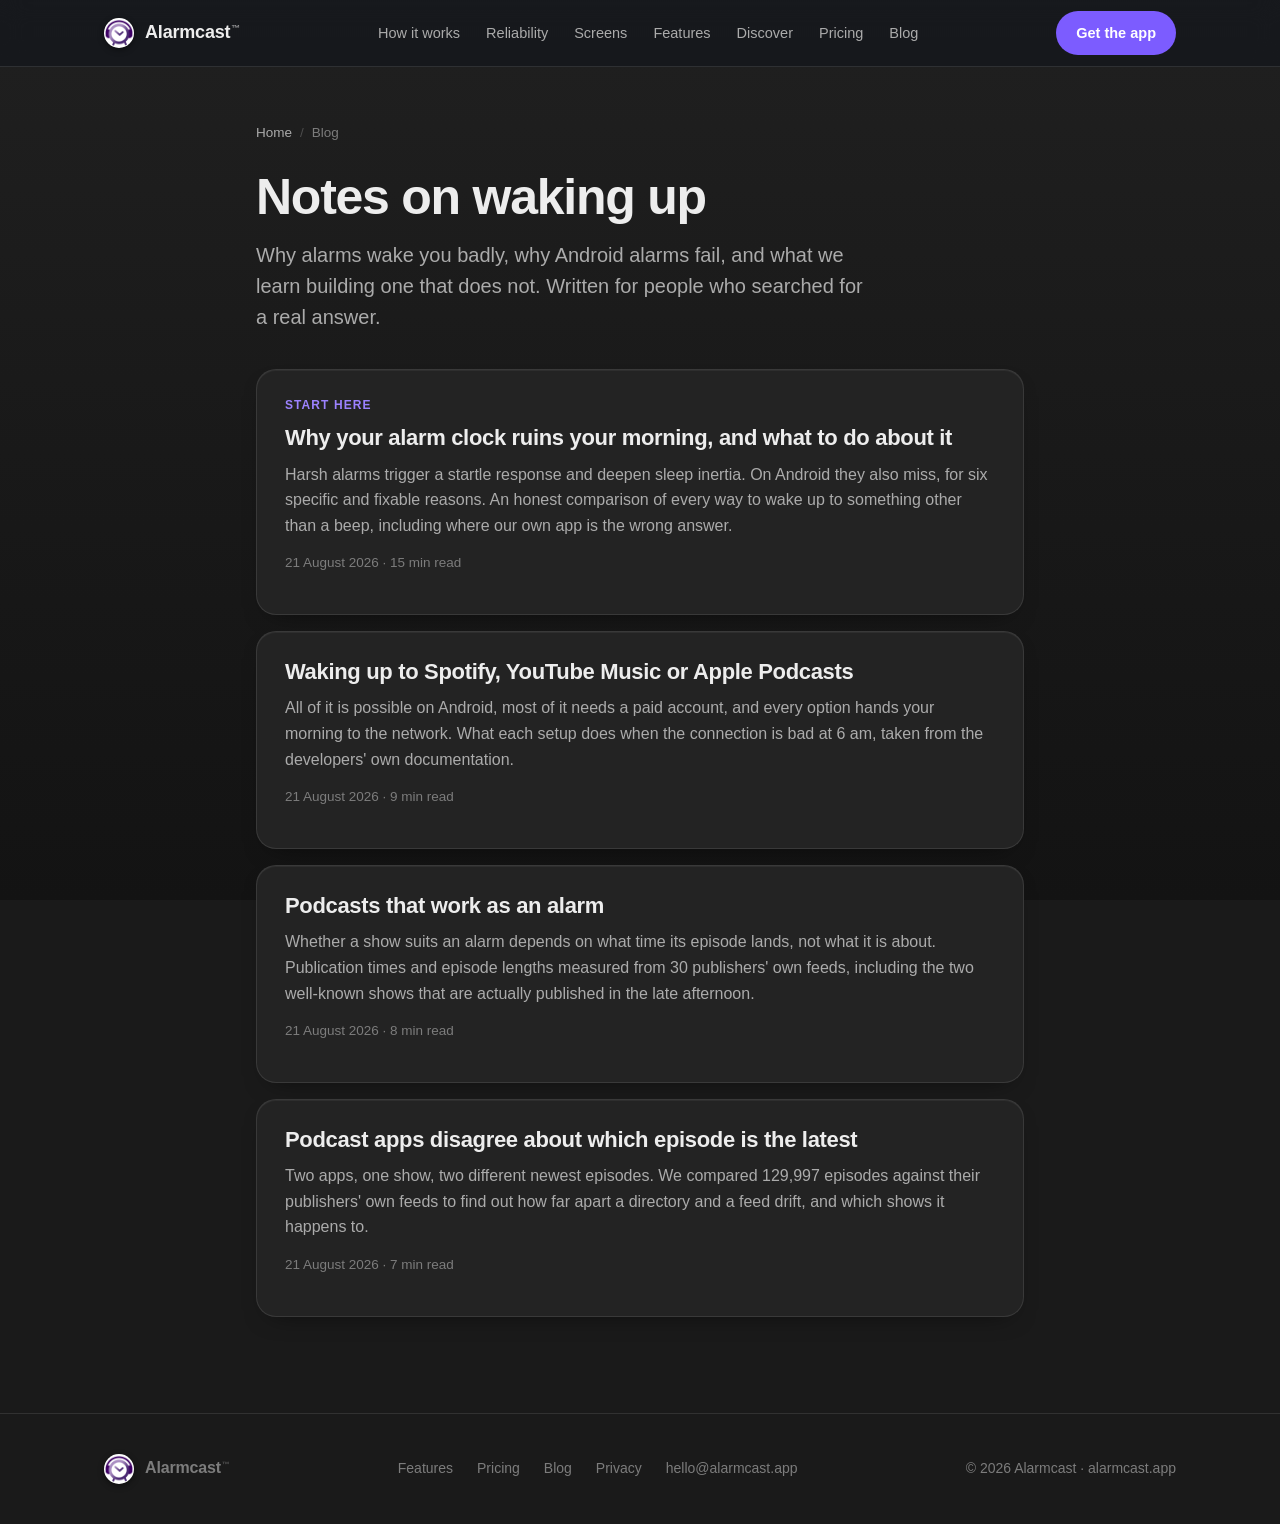
==== blog/index.html @ eca7d318 "Link the app on Google Play" ====
<!DOCTYPE html>
<html lang="en">
<head>
<meta charset="UTF-8" />
<meta name="viewport" content="width=device-width, initial-scale=1.0" />
<title>The Alarmcast blog: waking up, podcasts and Android alarms</title>
<meta name="description" content="Writing about why alarms wake you badly, why Android alarms fail, and how podcast feeds actually work. From the team building the podcast alarm clock for Android." />
<meta name="theme-color" content="#1A1A1A" />
<link rel="canonical" href="https://alarmcast.app/blog/" />
<link rel="icon" type="image/png" sizes="512x512" href="/assets/favicon.png" />
<link rel="icon" sizes="any" href="/favicon.ico" />
<link rel="apple-touch-icon" href="/assets/apple-touch-icon.png" />

<meta property="og:type" content="website" />
<meta property="og:title" content="The Alarmcast blog" />
<meta property="og:description" content="Why alarms wake you badly, why Android alarms fail, and how podcast feeds actually work." />
<meta property="og:url" content="https://alarmcast.app/blog/" />
<meta property="og:image" content="https://alarmcast.app/og-image.svg" />
<meta name="twitter:card" content="summary_large_image" />

<link rel="stylesheet" href="/assets/site.css" />
<link rel="stylesheet" href="/assets/blog.css" />
</head>
<body>

<!-- ============ NAV ============ -->
<header>
  <div class="wrap">
    <nav>
      <a class="brand" href="/">
        <img class="mark" src="/assets/alarmcast-icon.png" alt="" />
        <span class="wordmark">Alarmcast<span class="tm">&#8482;</span></span>
      </a>
      <div class="navlinks">
        <a href="/#how">How it works</a>
        <a href="/#reliable">Reliability</a>
        <a href="/#screens">Screens</a>
        <a href="/#features">Features</a>
        <a href="/#discover">Discover</a>
        <a href="/#pricing">Pricing</a>
        <a href="/blog/">Blog</a>
      </div>
      <a class="btn" href="https://play.google.com/store/apps/details?id=com.alarmcast.app&amp;referrer=utm_source%3Dalarmcast.app%26utm_campaign%3Dwebsite">Get the app</a>
    </nav>
  </div>
</header>

<div class="wrap">
<section class="blog">

  <p class="crumbs"><a href="/">Home</a><span>/</span>Blog</p>

  <h1>Notes on waking up</h1>
  <p class="standfirst">Why alarms wake you badly, why Android alarms fail, and what we learn building one that does not. Written for people who searched for a real answer.</p>

  <div class="postlist">

    <a class="postcard" href="/blog/why-your-alarm-clock-ruins-your-morning/">
      <p class="kicker">Start here</p>
      <h2>Why your alarm clock ruins your morning, and what to do about it</h2>
      <p>Harsh alarms trigger a startle response and deepen sleep inertia. On Android they also miss, for six specific and fixable reasons. An honest comparison of every way to wake up to something other than a beep, including where our own app is the wrong answer.</p>
      <p class="meta">21 August 2026 &middot; 15 min read</p>
    </a>

    <a class="postcard" href="/blog/wake-up-to-spotify-android/">
      <h2>Waking up to Spotify, YouTube Music or Apple Podcasts</h2>
      <p>All of it is possible on Android, most of it needs a paid account, and every option hands your morning to the network. What each setup does when the connection is bad at 6 am, taken from the developers' own documentation.</p>
      <p class="meta">21 August 2026 &middot; 9 min read</p>
    </a>

    <a class="postcard" href="/blog/best-podcasts-to-wake-up-to/">
      <h2>Podcasts that work as an alarm</h2>
      <p>Whether a show suits an alarm depends on what time its episode lands, not what it is about. Publication times and episode lengths measured from 30 publishers' own feeds, including the two well-known shows that are actually published in the late afternoon.</p>
      <p class="meta">21 August 2026 &middot; 8 min read</p>
    </a>

    <a class="postcard" href="/blog/how-podcast-feeds-work/">
      <h2>Podcast apps disagree about which episode is the latest</h2>
      <p>Two apps, one show, two different newest episodes. We compared 129,997 episodes against their publishers' own feeds to find out how far apart a directory and a feed drift, and which shows it happens to.</p>
      <p class="meta">21 August 2026 &middot; 7 min read</p>
    </a>

  </div>

</section>
</div>

<!-- ============ FOOTER ============ -->
<footer>
  <div class="wrap foot">
    <div class="brand" style="font-size:16px;">
      <img class="mark" src="/assets/alarmcast-icon.png" alt="" />
      <span class="wordmark">Alarmcast<span class="tm">&#8482;</span></span>
    </div>
    <div class="foot-links">
      <a href="/#features">Features</a>
      <a href="/#pricing">Pricing</a>
      <a href="/blog/">Blog</a>
      <a href="/privacy/">Privacy</a>
      <a href="mailto:hello@alarmcast.app">hello@alarmcast.app</a>
    </div>
    <div>&copy; 2026 Alarmcast &middot; alarmcast.app</div>
  </div>
</footer>

<script type="application/ld+json">
{
  "@context": "https://schema.org",
  "@type": "Blog",
  "name": "The Alarmcast blog",
  "description": "Why alarms wake you badly, why Android alarms fail, and how podcast feeds actually work.",
  "url": "https://alarmcast.app/blog/",
  "publisher": { "@type": "Organization", "name": "Alarmcast", "url": "https://alarmcast.app" },
  "inLanguage": "en"
}
</script>

</body>
</html>
---- assets/site.css ----
/* Alarmcast shared foundation: palette, page ground, header/nav and footer. */

  :root{
    /* neutral charcoal, equal channels */
    --bg:#1A1A1A;
    --surface:#232323;
    --surface-hi:#2C2C2C;
    --purple-500:#7C5CFF;
    --purple-400:#9C82FF;
    --purple-200:#CBBEFF;
    --amber:#EBC14D;
    --amber-fill:#221E15;
    --on-high:#EDEDED;
    --on-med:#ABABAB;
    --on-low:#7C7C7C;
    --divider:rgba(255,255,255,.10);
    --card:#232323;
    /* Depth on a dark ground: a soft drop shadow alone barely reads, so each block also
       gets a 1px inset highlight along its top edge. That is what actually lifts it off
       the background. --elev-2 is for the two emphasised pricing cards. */
    --elev-1:0 10px 26px -16px rgba(0,0,0,.75), inset 0 1px 0 rgba(255,255,255,.05);
    --elev-2:0 18px 40px -22px rgba(0,0,0,.85), inset 0 1px 0 rgba(255,255,255,.07);
    --radius:20px;
    --maxw:1120px;
    /* app's own dark background (GraphiteDarkBackground in the Android theme).
       The phone frame and its chrome strips use this so the screenshot never
       sits on a visible seam. */
    --device-bg:#0E1014;
  }

  *{box-sizing:border-box;}
  html{scroll-behavior:smooth;}
  body{
    margin:0;
    font-family:-apple-system,BlinkMacSystemFont,"Segoe UI",Roboto,Helvetica,Arial,sans-serif;
    background:var(--bg);
    color:var(--on-high);
    line-height:1.55;
    -webkit-font-smoothing:antialiased;
    overflow-x:hidden;
  }
  a{color:inherit;text-decoration:none;}

  /* quiet vertical ground, no colour cast */
  body::before{
    content:"";
    position:fixed;inset:0;z-index:-1;
    background:linear-gradient(180deg,#202020 0%,#1A1A1A 42%,#131313 100%);
  }

  .wrap{max-width:var(--maxw);margin:0 auto;padding:0 24px;}

  /* ---------- nav ---------- */
  header{
    position:sticky;top:0;z-index:50;
    backdrop-filter:blur(12px);
    background:rgba(22,24,29,.88);
    border-bottom:1px solid var(--divider);
  }
  nav{display:flex;align-items:center;justify-content:space-between;height:66px;}
  .brand{display:flex;align-items:center;gap:11px;font-weight:700;font-size:18px;letter-spacing:-.01em;}
  /* one flex item, so .brand's gap does not push the mark away from the word */
  .wordmark{white-space:nowrap;}
  .tm{font-size:.48em;font-weight:600;vertical-align:super;letter-spacing:0;opacity:.6;margin-left:1px;}
  .brand .mark{width:30px;height:30px;display:block;object-fit:contain;background:#fff;border-radius:50%;padding:1px;box-sizing:border-box;
    box-shadow:0 2px 6px rgba(0,0,0,.45);}
  .navlinks{display:flex;gap:26px;align-items:center;font-size:14.5px;color:var(--on-med);}
  .navlinks a:hover{color:var(--on-high);}
  .btn{
    display:inline-flex;align-items:center;gap:9px;
    font-weight:600;font-size:14.5px;
    padding:11px 20px;border-radius:999px;
    background:var(--purple-500);
    color:#fff;border:none;cursor:pointer;
    box-shadow:none;
    transition:background .15s ease, box-shadow .15s ease;
    white-space:nowrap;
  }
  .btn:hover{background:var(--purple-400);box-shadow:0 4px 14px -6px rgba(0,0,0,.5);}
  .btn.ghost{background:transparent;border:1px solid rgba(255,255,255,.16);box-shadow:none;color:var(--on-high);}
  .btn.ghost:hover{border-color:var(--purple-400);background:rgba(124,92,255,.08);}
  @media(max-width:900px){ .navlinks{display:none;} }

  /* ---------- footer ---------- */
  footer{border-top:1px solid var(--divider);padding:40px 0;color:var(--on-low);font-size:14px;}
  .foot{display:flex;justify-content:space-between;align-items:center;flex-wrap:wrap;gap:16px;}
  .foot a:hover{color:var(--on-high);}
  .foot-links{display:flex;gap:24px;flex-wrap:wrap;}
---- assets/blog.css ----
/* Alarmcast blog: shared article and index styles.
   Linked by /blog/ and every post under it, alongside site.css. The palette, page
   ground, header and footer all come from site.css and are not repeated here. */

/* ---------- shared shell ----------
   One measure for the whole column. Capping only the paragraphs and letting the boxes
   run the full 1120px wrap left a ragged right edge down the page. */
.blog{padding:56px 0 96px;max-width:768px;margin-inline:auto;}
.crumbs{font-size:13.5px;color:var(--on-low);margin:0 0 26px;}
.crumbs a{color:var(--on-med);}
.crumbs a:hover{color:var(--on-high);}
.crumbs span{margin:0 8px;opacity:.5;}

.blog h1{
  font-size:clamp(32px,4.6vw,50px);line-height:1.08;letter-spacing:-.025em;
  font-weight:800;margin:0 0 16px;max-width:20ch;
}
.blog .standfirst{
  font-size:clamp(17px,1.8vw,20px);color:var(--on-med);max-width:56ch;margin:0 0 26px;
}
.byline{
  display:flex;flex-wrap:wrap;gap:8px 18px;align-items:center;
  font-size:13.5px;color:var(--on-low);
  padding-bottom:26px;border-bottom:1px solid var(--divider);margin-bottom:38px;
}
.byline b{color:var(--on-med);font-weight:600;}

/* ---------- article body ---------- */
.post h2{
  font-size:clamp(23px,2.6vw,30px);letter-spacing:-.015em;font-weight:800;
  margin:56px 0 14px;max-width:26ch;scroll-margin-top:90px;
}
.post h3{font-size:18px;font-weight:700;margin:32px 0 8px;color:var(--on-high);}
.post p{font-size:17px;line-height:1.7;color:var(--on-med);margin:0 0 18px;}
.post ul,.post ol{font-size:17px;line-height:1.7;color:var(--on-med);margin:0 0 20px;padding-left:22px;}
.post li{margin-bottom:9px;}
.post li::marker{color:var(--purple-400);}
.post strong{color:var(--on-high);font-weight:700;}
.post a{color:var(--purple-200);text-decoration:underline;text-decoration-color:rgba(124,92,255,.35);text-underline-offset:2px;}
.post a:hover{color:var(--purple-400);}

/* ---------- the answer box ---------- */
.tldr{
  background:var(--surface);border:1px solid var(--divider);border-left:3px solid var(--purple-500);
  border-radius:var(--radius);padding:24px 26px;margin:0 0 44px;box-shadow:var(--elev-1);
}
.tldr p.k{
  font-size:12px;font-weight:700;letter-spacing:.09em;text-transform:uppercase;
  color:var(--purple-400);margin:0 0 10px;
}
.tldr p{font-size:16.5px;line-height:1.65;color:var(--on-med);margin:0 0 12px;}
.tldr p:last-child{margin-bottom:0;}

/* ---------- pull figure ---------- */
.stat{
  display:flex;gap:20px;align-items:flex-start;
  background:var(--surface);border:1px solid var(--divider);border-radius:var(--radius);
  padding:22px 24px;margin:28px 0 30px;box-shadow:var(--elev-1);
}
.stat .n{font-size:30px;font-weight:800;color:var(--amber);line-height:1.1;white-space:nowrap;}
.stat p{margin:0;font-size:15.5px;}

/* ---------- comparison table ---------- */
.tablewrap{overflow-x:auto;margin:26px 0 30px;border:1px solid var(--divider);border-radius:var(--radius);}
/* Fixed layout with explicit column widths. Left to itself the browser gave the wide
   "catch" column the leftovers and collapsed it to a sliver against the 768px measure. */
table.cmp{border-collapse:collapse;width:100%;min-width:660px;font-size:15px;table-layout:fixed;}
table.cmp col.c-opt{width:21%;}
table.cmp col.c-rel{width:15%;}
table.cmp col.c-what{width:16%;}
table.cmp col.c-catch{width:48%;}
table.cmp th,table.cmp td{padding:14px 16px;text-align:left;vertical-align:top;border-bottom:1px solid var(--divider);}
table.cmp thead th{
  background:var(--surface-hi);color:var(--on-high);font-weight:700;font-size:13.5px;
  letter-spacing:.02em;
}
table.cmp tbody th{color:var(--on-high);font-weight:700;}
table.cmp td{color:var(--on-med);}
table.cmp tbody tr:last-child th,table.cmp tbody tr:last-child td{border-bottom:none;}
.yes{color:var(--purple-200);font-weight:600;}
.no{color:var(--on-low);}

/* ---------- FAQ ---------- */
.faq{margin-top:14px;}
.faq details{
  border:1px solid var(--divider);border-radius:14px;background:var(--surface);
  padding:0 20px;margin-bottom:10px;
}
.faq summary{
  cursor:pointer;list-style:none;padding:16px 0;font-weight:700;font-size:16px;color:var(--on-high);
  display:flex;justify-content:space-between;gap:16px;align-items:center;
}
.faq summary::-webkit-details-marker{display:none;}
.faq summary::after{content:"+";color:var(--purple-400);font-weight:700;font-size:20px;line-height:1;}
.faq details[open] summary::after{content:"\2212";}
.faq details[open] summary{border-bottom:1px solid var(--divider);}
.faq details p{font-size:16px;margin:14px 0;}

/* ---------- sources ---------- */
.sources{margin-top:56px;padding-top:24px;border-top:1px solid var(--divider);}
.sources h2{font-size:17px;margin:0 0 12px;}
.sources ol{font-size:14.5px;color:var(--on-low);line-height:1.6;}
.sources li{margin-bottom:8px;}
.sources a{color:var(--on-med);}

/* ---------- end-of-post card ---------- */
.endcard{
  margin-top:56px;background:var(--surface);border:1px solid var(--divider);
  border-radius:var(--radius);padding:30px 28px;box-shadow:var(--elev-1);
}
.endcard h2{margin:0 0 10px;font-size:22px;}
.endcard p{margin:0 0 20px;font-size:16px;}

/* ---------- index listing ---------- */
.postlist{display:grid;gap:16px;margin-top:36px;}
.postcard{
  display:block;background:var(--surface);border:1px solid var(--divider);
  border-radius:var(--radius);padding:26px 28px;box-shadow:var(--elev-1);
  transition:border-color .15s ease, transform .15s ease;
}
.postcard:hover{border-color:rgba(124,92,255,.42);transform:translateY(-2px);}
.postcard .kicker{font-size:12px;font-weight:700;letter-spacing:.09em;text-transform:uppercase;color:var(--purple-400);margin:0 0 9px;}
.postcard h2{font-size:22px;font-weight:800;letter-spacing:-.015em;margin:0 0 10px;line-height:1.25;}
.postcard p{color:var(--on-med);font-size:16px;margin:0 0 14px;line-height:1.6;}
.postcard .meta{font-size:13.5px;color:var(--on-low);}
.soon{color:var(--on-low);font-size:15px;margin-top:34px;}
.soon ul{margin:12px 0 0;padding-left:22px;}
.soon li{margin-bottom:7px;}

@media(max-width:640px){
  .blog{padding:40px 0 70px;}
  .post p,.post ul,.post ol{font-size:16px;}
  .stat{flex-direction:column;gap:10px;}
}
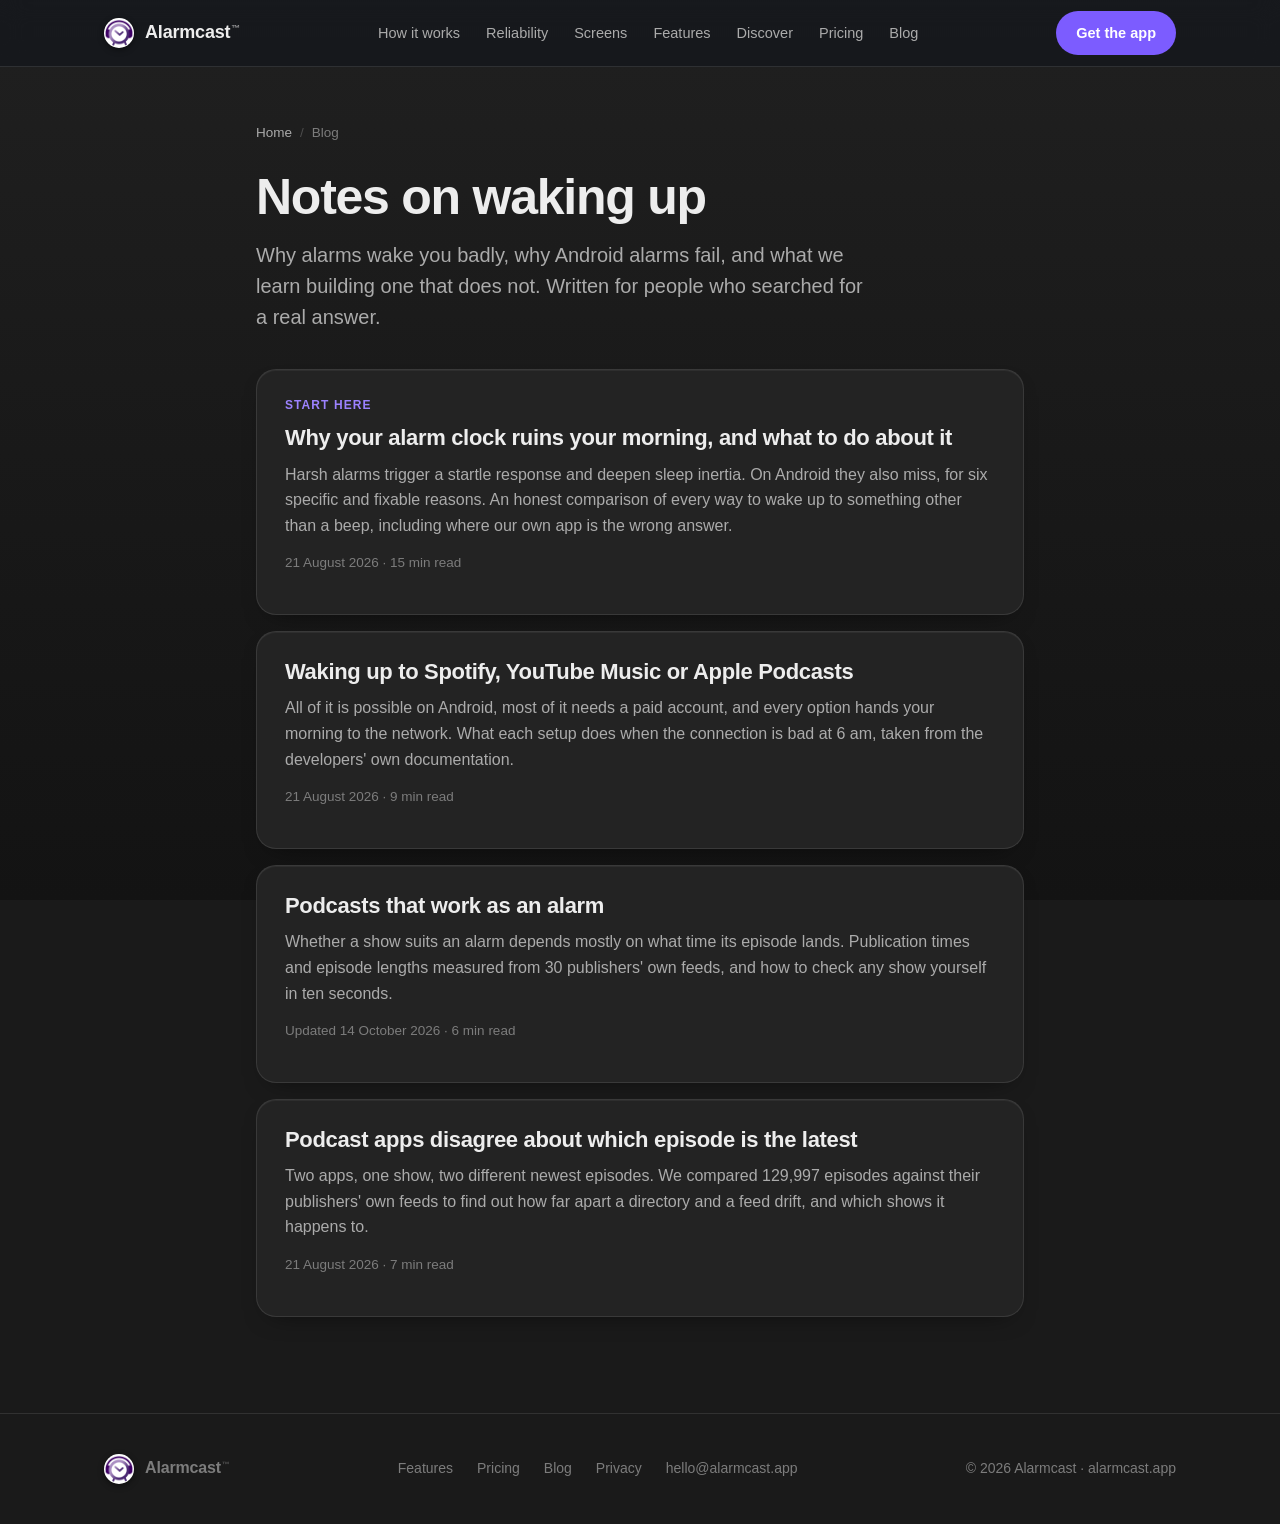
==== commit be460652: "Add a link preview image, and rewrite the wake-up podcasts post around publication times" ====
--- a/blog/index.html
+++ b/blog/index.html
@@ -15,7 +15,10 @@
 <meta property="og:title" content="The Alarmcast blog" />
 <meta property="og:description" content="Why alarms wake you badly, why Android alarms fail, and how podcast feeds actually work." />
 <meta property="og:url" content="https://alarmcast.app/blog/" />
-<meta property="og:image" content="https://alarmcast.app/og-image.svg" />
+<meta property="og:image" content="https://alarmcast.app/assets/og-image.png" />
+<meta property="og:image:width" content="1200" />
+<meta property="og:image:height" content="630" />
+<meta property="og:image:alt" content="Alarmcast. Wake up to conversation: an alarm clock that wakes you with your podcast instead of a beep." />
 <meta name="twitter:card" content="summary_large_image" />
 
 <link rel="stylesheet" href="/assets/site.css" />
@@ -70,8 +73,8 @@
 
     <a class="postcard" href="/blog/best-podcasts-to-wake-up-to/">
       <h2>Podcasts that work as an alarm</h2>
-      <p>Whether a show suits an alarm depends on what time its episode lands, not what it is about. Publication times and episode lengths measured from 30 publishers' own feeds, including the two well-known shows that are actually published in the late afternoon.</p>
-      <p class="meta">21 August 2026 &middot; 8 min read</p>
+      <p>Whether a show suits an alarm depends mostly on what time its episode lands. Publication times and episode lengths measured from 30 publishers' own feeds, and how to check any show yourself in ten seconds.</p>
+      <p class="meta">Updated 14 October 2026 &middot; 6 min read</p>
     </a>
 
     <a class="postcard" href="/blog/how-podcast-feeds-work/">
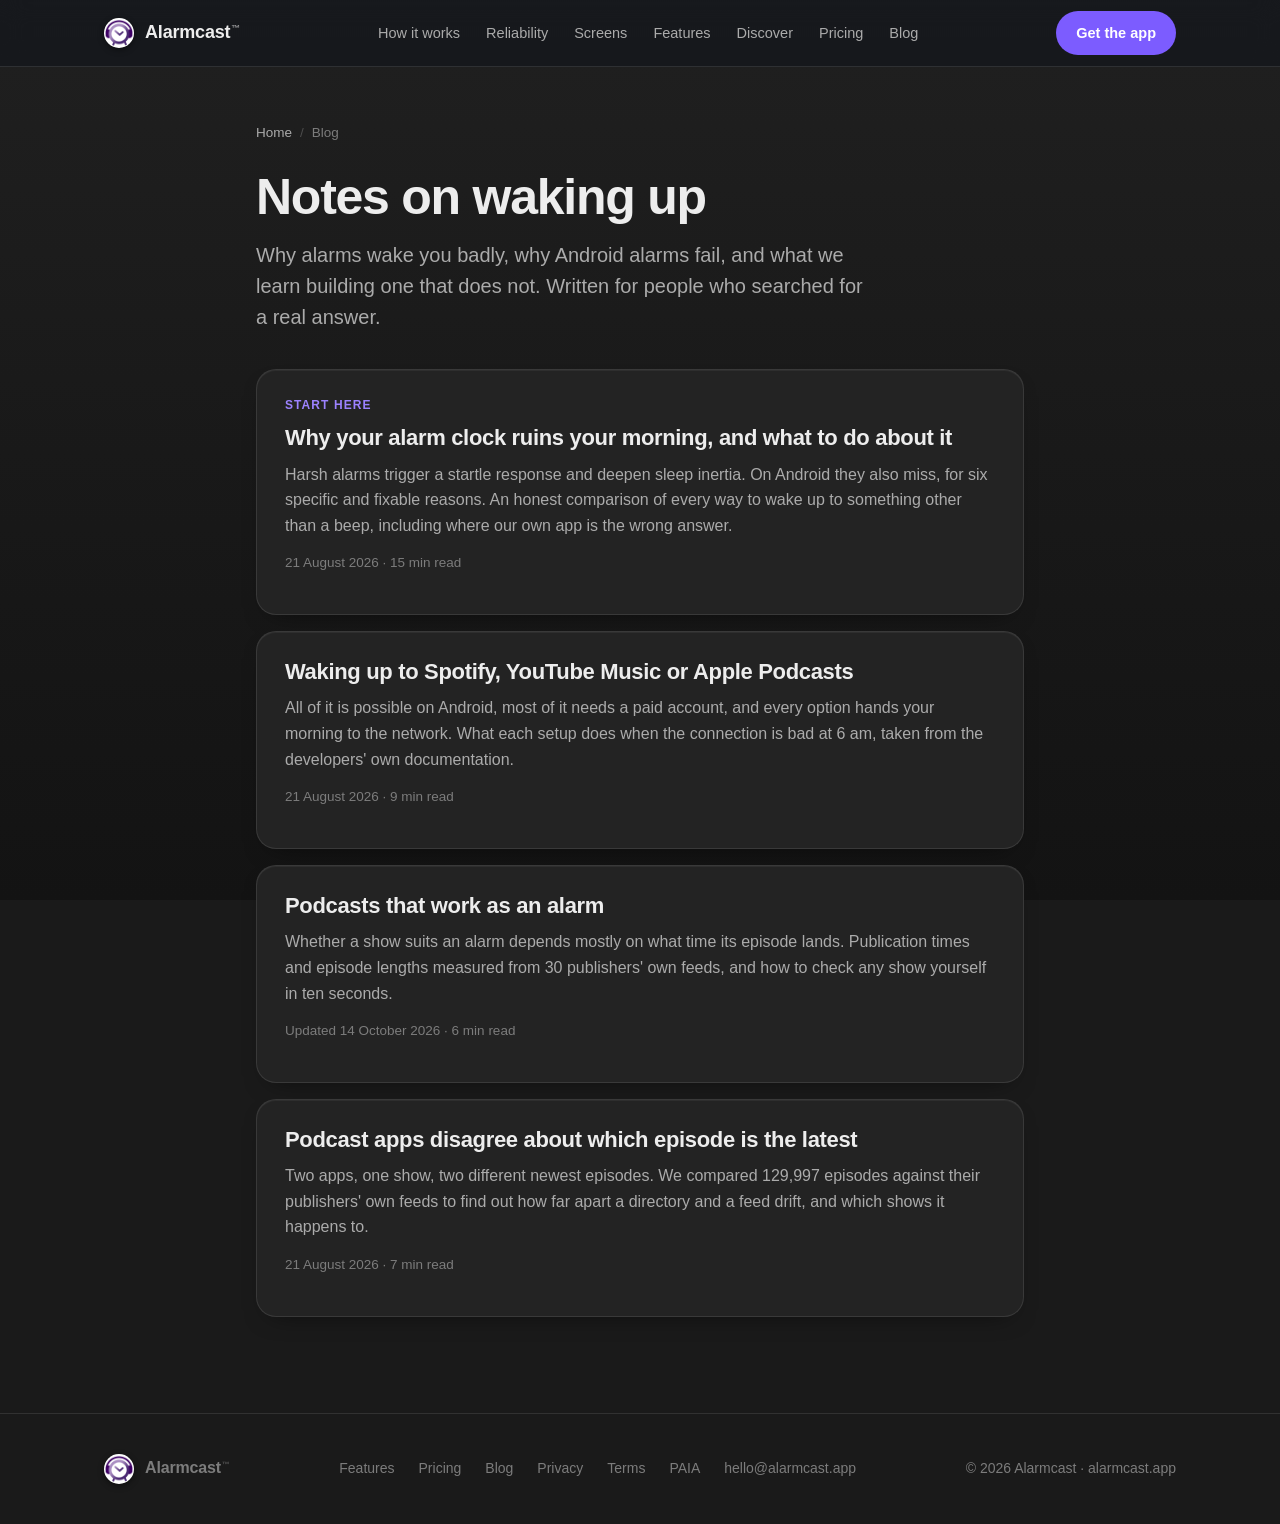
==== commit 0a0ea0f4: "Add terms, PAIA manual, gift code and podcaster pages; update the privacy policy" ====
--- a/blog/index.html
+++ b/blog/index.html
@@ -100,6 +100,8 @@
       <a href="/#pricing">Pricing</a>
       <a href="/blog/">Blog</a>
       <a href="/privacy/">Privacy</a>
+      <a href="/terms/">Terms</a>
+      <a href="/paia/">PAIA</a>
       <a href="mailto:hello@alarmcast.app">hello@alarmcast.app</a>
     </div>
     <div>&copy; 2026 Alarmcast &middot; alarmcast.app</div>
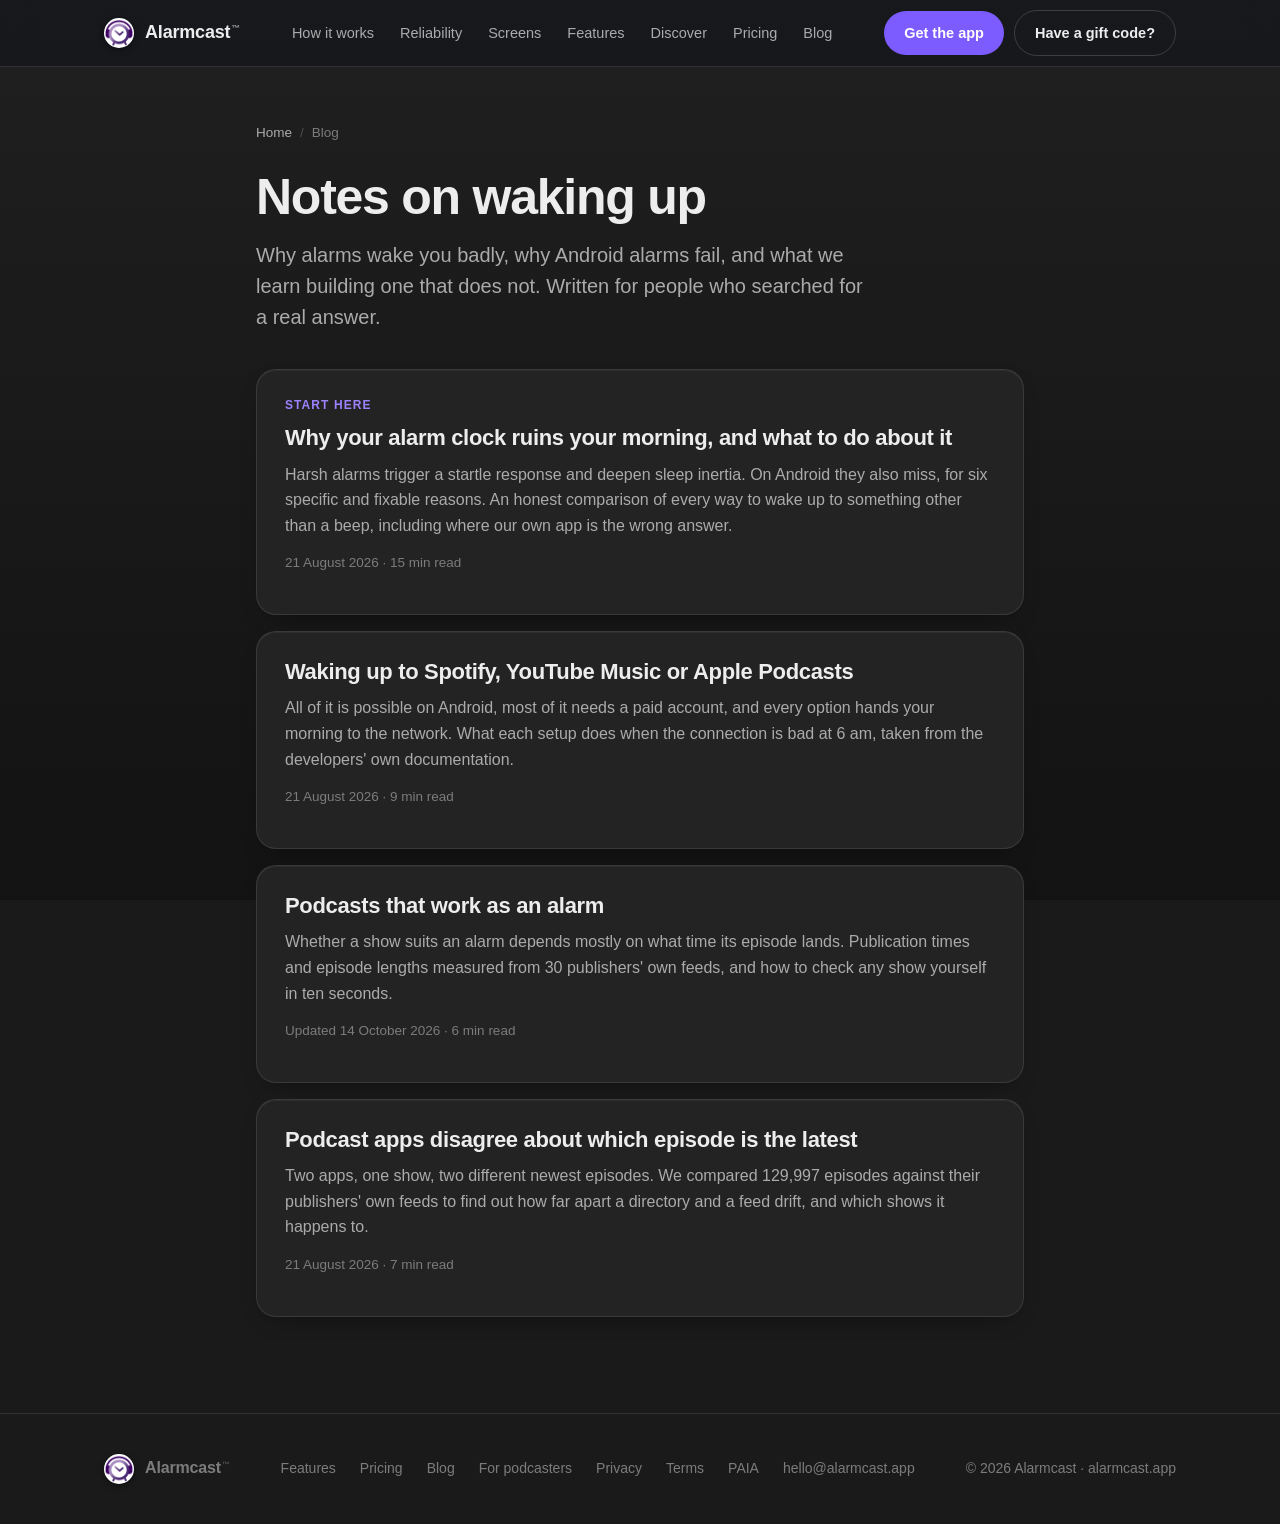
==== commit 3b3eab2f: "Add a gift code button to the header and a podcasters link to the footer" ====
--- a/blog/index.html
+++ b/blog/index.html
@@ -43,7 +43,10 @@
         <a href="/#pricing">Pricing</a>
         <a href="/blog/">Blog</a>
       </div>
-      <a class="btn" href="https://play.google.com/store/apps/details?id=com.alarmcast.app&amp;referrer=utm_source%3Dalarmcast.app%26utm_campaign%3Dwebsite">Get the app</a>
+      <div class="nav-cta">
+        <a class="btn" href="https://play.google.com/store/apps/details?id=com.alarmcast.app&amp;referrer=utm_source%3Dalarmcast.app%26utm_campaign%3Dwebsite">Get the app</a>
+        <a class="btn ghost" href="/gift/"><span class="long">Have a gift code?</span><span class="short">Gift code</span></a>
+      </div>
     </nav>
   </div>
 </header>
@@ -99,6 +102,7 @@
       <a href="/#features">Features</a>
       <a href="/#pricing">Pricing</a>
       <a href="/blog/">Blog</a>
+      <a href="/podcasters/">For podcasters</a>
       <a href="/privacy/">Privacy</a>
       <a href="/terms/">Terms</a>
       <a href="/paia/">PAIA</a>
--- a/assets/site.css
+++ b/assets/site.css
@@ -80,6 +80,18 @@
   .btn.ghost{background:transparent;border:1px solid rgba(255,255,255,.16);box-shadow:none;color:var(--on-high);}
   .btn.ghost:hover{border-color:var(--purple-400);background:rgba(124,92,255,.08);}
   @media(max-width:900px){ .navlinks{display:none;} }
+  .nav-cta{display:flex;align-items:center;gap:10px;}
+  .nav-cta .short{display:none;}
+  @media(max-width:520px){
+    .nav-cta{gap:8px;}
+    .nav-cta .btn{padding-left:14px;padding-right:14px;}
+    .nav-cta .long{display:none;}
+    .nav-cta .short{display:inline;}
+  }
+  @media(max-width:400px){
+    .nav-cta{gap:6px;}
+    .nav-cta .btn{padding-left:11px;padding-right:11px;font-size:13.5px;}
+  }
 
   /* ---------- footer ---------- */
   footer{border-top:1px solid var(--divider);padding:40px 0;color:var(--on-low);font-size:14px;}
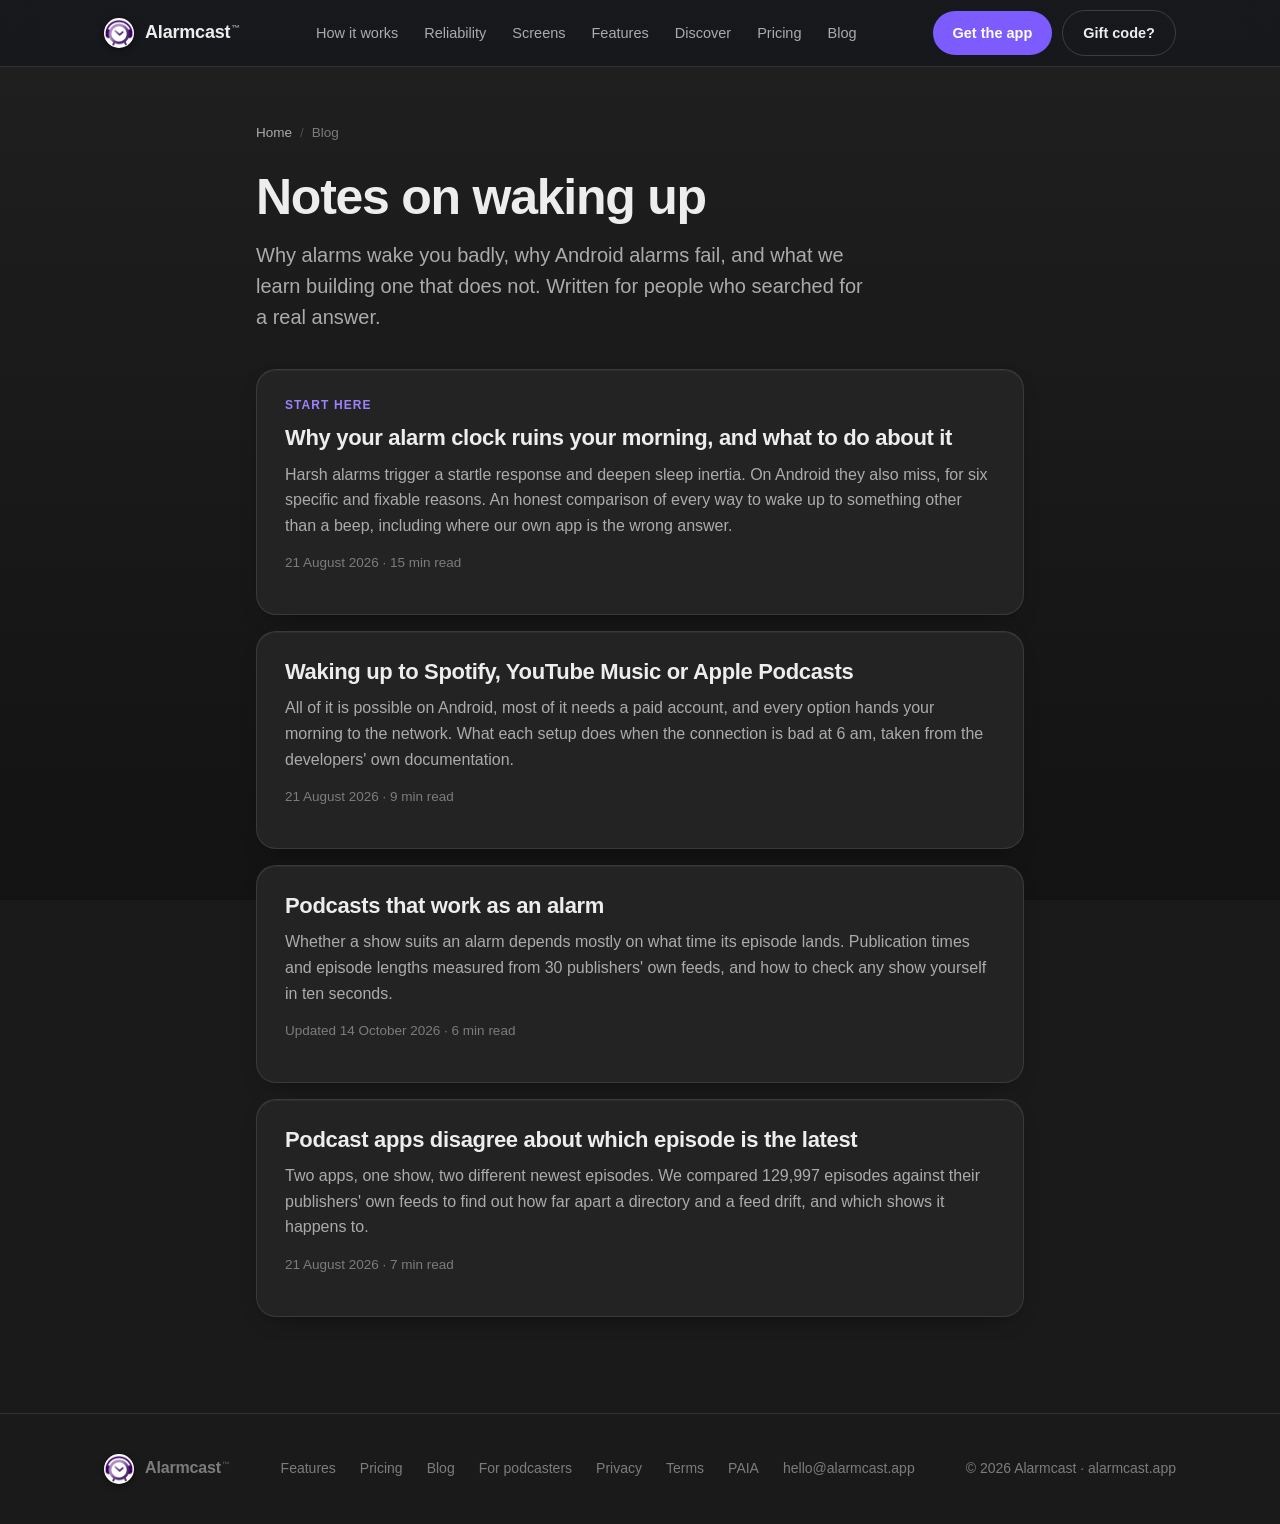
==== commit a7d67747: "Shorten the gift code button" ====
--- a/blog/index.html
+++ b/blog/index.html
@@ -45,7 +45,7 @@
       </div>
       <div class="nav-cta">
         <a class="btn" href="https://play.google.com/store/apps/details?id=com.alarmcast.app&amp;referrer=utm_source%3Dalarmcast.app%26utm_campaign%3Dwebsite">Get the app</a>
-        <a class="btn ghost" href="/gift/"><span class="long">Have a gift code?</span><span class="short">Gift code</span></a>
+        <a class="btn ghost" href="/gift/">Gift code?</a>
       </div>
     </nav>
   </div>
--- a/assets/site.css
+++ b/assets/site.css
@@ -81,12 +81,9 @@
   .btn.ghost:hover{border-color:var(--purple-400);background:rgba(124,92,255,.08);}
   @media(max-width:900px){ .navlinks{display:none;} }
   .nav-cta{display:flex;align-items:center;gap:10px;}
-  .nav-cta .short{display:none;}
   @media(max-width:520px){
     .nav-cta{gap:8px;}
     .nav-cta .btn{padding-left:14px;padding-right:14px;}
-    .nav-cta .long{display:none;}
-    .nav-cta .short{display:inline;}
   }
   @media(max-width:400px){
     .nav-cta{gap:6px;}
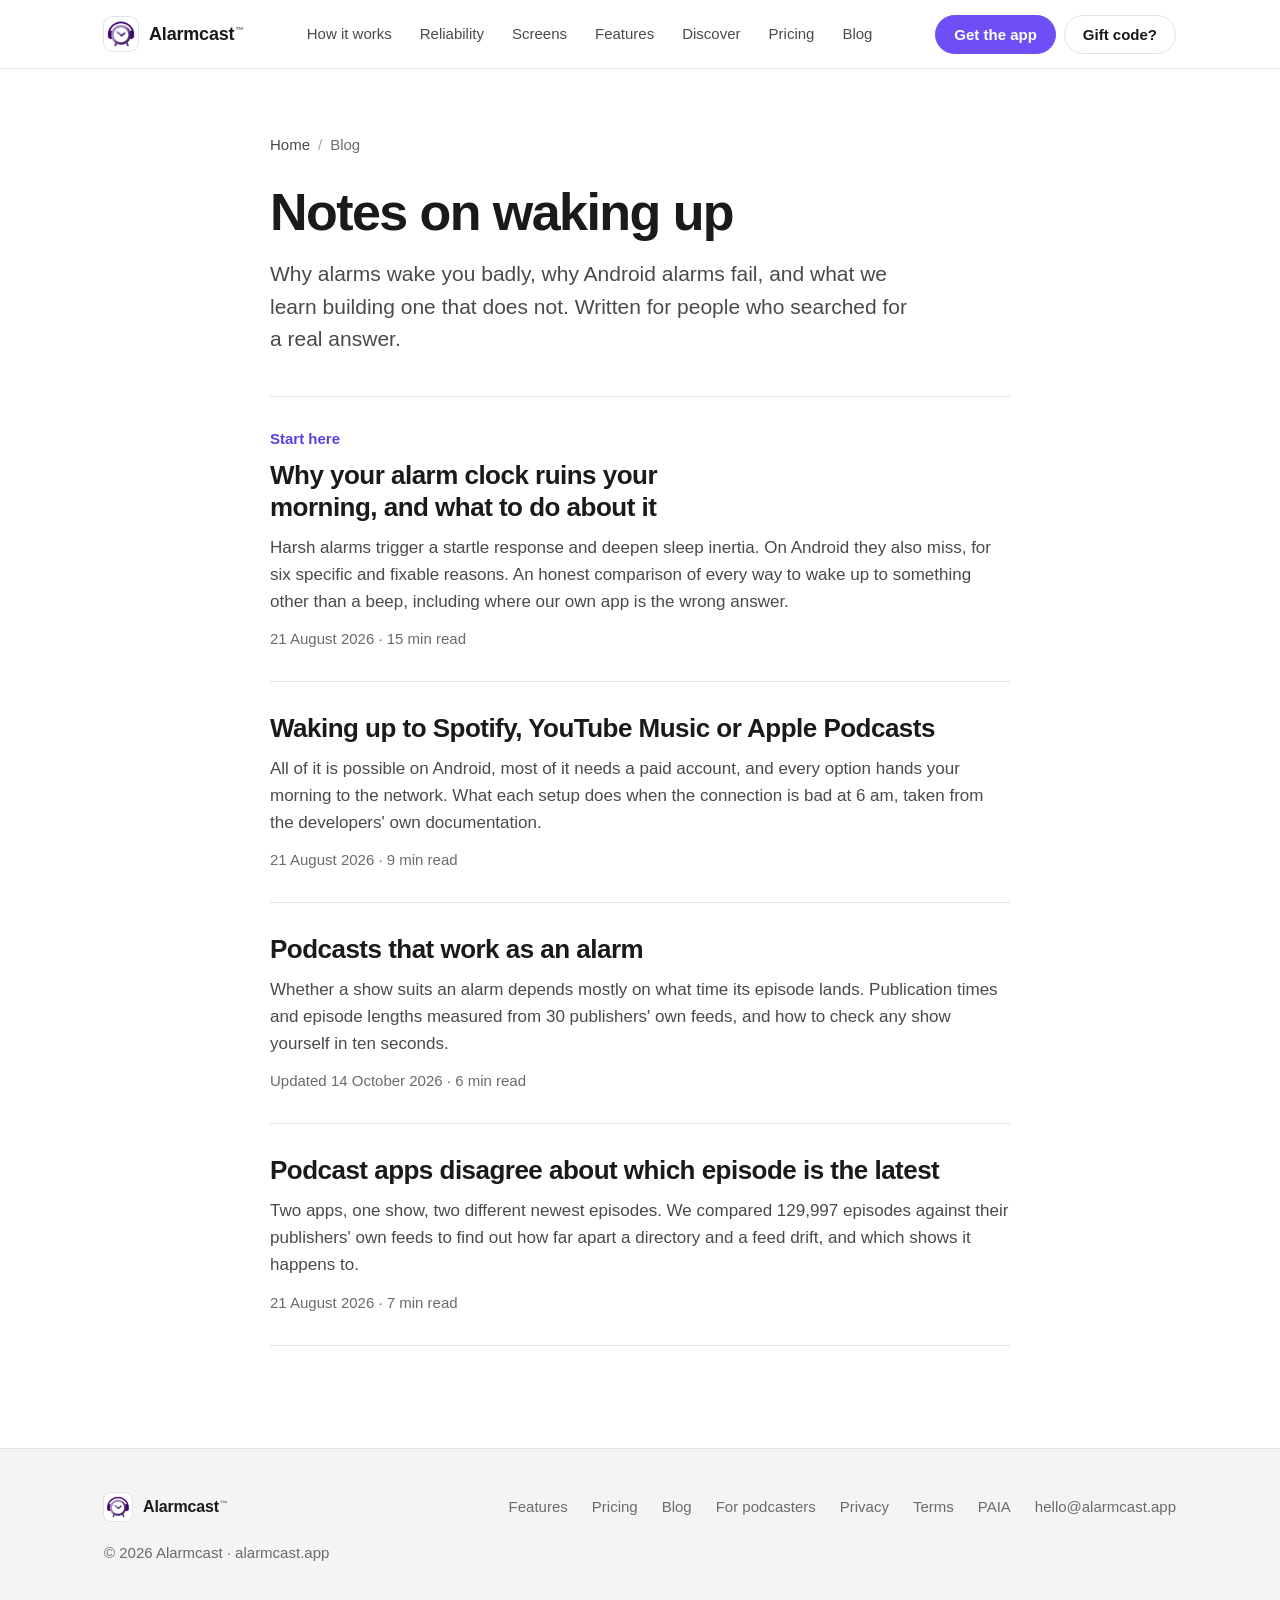
==== commit e650a552: "New light design across the site" ====
--- a/blog/index.html
+++ b/blog/index.html
@@ -5,7 +5,7 @@
 <meta name="viewport" content="width=device-width, initial-scale=1.0" />
 <title>The Alarmcast blog: waking up, podcasts and Android alarms</title>
 <meta name="description" content="Writing about why alarms wake you badly, why Android alarms fail, and how podcast feeds actually work. From the team building the podcast alarm clock for Android." />
-<meta name="theme-color" content="#1A1A1A" />
+<meta name="theme-color" content="#FFFFFF" />
 <link rel="canonical" href="https://alarmcast.app/blog/" />
 <link rel="icon" type="image/png" sizes="512x512" href="/assets/favicon.png" />
 <link rel="icon" sizes="any" href="/favicon.ico" />
@@ -31,7 +31,7 @@
   <div class="wrap">
     <nav>
       <a class="brand" href="/">
-        <img class="mark" src="/assets/alarmcast-icon.png" alt="" />
+        <img class="mark" src="/assets/apple-touch-icon.png" alt="" />
         <span class="wordmark">Alarmcast<span class="tm">&#8482;</span></span>
       </a>
       <div class="navlinks">
@@ -94,8 +94,8 @@
 <!-- ============ FOOTER ============ -->
 <footer>
   <div class="wrap foot">
-    <div class="brand" style="font-size:16px;">
-      <img class="mark" src="/assets/alarmcast-icon.png" alt="" />
+    <div class="brand">
+      <img class="mark" src="/assets/apple-touch-icon.png" alt="" />
       <span class="wordmark">Alarmcast<span class="tm">&#8482;</span></span>
     </div>
     <div class="foot-links">
--- a/assets/site.css
+++ b/assets/site.css
@@ -1,97 +1,153 @@
-/* Alarmcast shared foundation: palette, page ground, header/nav and footer. */
+/* Alarmcast shared foundation: palette, type, page ground, header, footer, buttons,
+   and the policy layout used by the privacy, terms and PAIA pages. */
 
   :root{
-    /* neutral charcoal, equal channels */
-    --bg:#1A1A1A;
-    --surface:#232323;
-    --surface-hi:#2C2C2C;
-    --purple-500:#7C5CFF;
-    --purple-400:#9C82FF;
-    --purple-200:#CBBEFF;
+    /* neutral greys, equal channels */
+    --ground:#FFFFFF;
+    --band:#F4F4F4;
+    --surface:#FFFFFF;
+    --ink:#1A1A1A;
+    --ink-2:#4A4A4A;
+    --ink-3:#6B6B6B;
+    --rule:#E2E2E2;
+    /* the app's purple, one step deeper so white text on it stays readable */
+    --accent:#6E4FF6;
+    --accent-hover:#5B3FE0;
+    --accent-ink:#5B3FE0;
+    --accent-soft:#EFEBFF;
     --amber:#EBC14D;
-    --amber-fill:#221E15;
-    --on-high:#EDEDED;
-    --on-med:#ABABAB;
-    --on-low:#7C7C7C;
-    --divider:rgba(255,255,255,.10);
-    --card:#232323;
-    /* Depth on a dark ground: a soft drop shadow alone barely reads, so each block also
-       gets a 1px inset highlight along its top edge. That is what actually lifts it off
-       the background. --elev-2 is for the two emphasised pricing cards. */
-    --elev-1:0 10px 26px -16px rgba(0,0,0,.75), inset 0 1px 0 rgba(255,255,255,.05);
-    --elev-2:0 18px 40px -22px rgba(0,0,0,.85), inset 0 1px 0 rgba(255,255,255,.07);
+    --amber-ink:#7A5A00;
+    --amber-soft:#FFF6DB;
+    --amber-line:#E6C04F;
+    --night:#1A1A1A;
+    /* the app's own dark background. Phone frames and their chrome strips use it
+       so the screenshot never sits on a visible seam. */
+    --device-bg:#0E1014;
+    --device-rim:#2C2C2C;
+    --device-metal:#828288;
+    --device-shadow:0 40px 70px -38px rgba(0,0,0,.45), 0 2px 6px rgba(0,0,0,.18);
+    --card-shadow:0 1px 2px rgba(0,0,0,.05), 0 8px 24px -16px rgba(0,0,0,.18);
     --radius:20px;
     --maxw:1120px;
-    /* app's own dark background (GraphiteDarkBackground in the Android theme).
-       The phone frame and its chrome strips use this so the screenshot never
-       sits on a visible seam. */
-    --device-bg:#0E1014;
+    --gutter:24px;
+    --t-sm:15px;
+    --t-body:17px;
+    --t-lede:clamp(18px,1.6vw,20px);
   }
 
   *{box-sizing:border-box;}
   html{scroll-behavior:smooth;}
+  @media (prefers-reduced-motion:reduce){ html{scroll-behavior:auto;} }
   body{
-    margin:0;
+    margin:0;background:var(--ground);color:var(--ink);
     font-family:-apple-system,BlinkMacSystemFont,"Segoe UI",Roboto,Helvetica,Arial,sans-serif;
-    background:var(--bg);
-    color:var(--on-high);
-    line-height:1.55;
-    -webkit-font-smoothing:antialiased;
+    font-size:var(--t-body);line-height:1.6;
+    -webkit-font-smoothing:antialiased;text-rendering:optimizeLegibility;
     overflow-x:hidden;
   }
-  a{color:inherit;text-decoration:none;}
+  a{color:inherit;}
+  img{max-width:100%;}
+  h1,h2,h3,h4{color:var(--ink);text-wrap:balance;}
+  p{text-wrap:pretty;}
+  b,strong{color:var(--ink);font-weight:650;}
+  :focus-visible{outline:3px solid var(--accent-ink);outline-offset:3px;border-radius:6px;}
 
-  /* quiet vertical ground, no colour cast */
-  body::before{
-    content:"";
-    position:fixed;inset:0;z-index:-1;
-    background:linear-gradient(180deg,#202020 0%,#1A1A1A 42%,#131313 100%);
+  .wrap{max-width:var(--maxw);margin:0 auto;padding:0 var(--gutter);}
+  @media(max-width:560px){ :root{--gutter:20px;} }
+
+  /* ---------- shared type ---------- */
+  .label{font-size:var(--t-sm);font-weight:650;color:var(--accent-ink);margin:0 0 14px;}
+  .lede{font-size:var(--t-lede);color:var(--ink-2);max-width:60ch;}
+  .text-link,.prose-link{color:var(--accent-ink);text-decoration:underline;text-decoration-thickness:1.5px;text-underline-offset:4px;}
+  .text-link{font-weight:650;}
+  .text-link:hover,.prose-link:hover{text-decoration-thickness:2.5px;}
+
+  /* ---------- buttons ---------- */
+  .btn{
+    display:inline-flex;align-items:center;gap:10px;
+    font:inherit;font-weight:650;font-size:16px;line-height:1;
+    padding:15px 24px;border-radius:999px;
+    background:var(--accent);color:#fff;text-decoration:none;
+    border:1.5px solid var(--accent);cursor:pointer;white-space:nowrap;
+    transition:background .15s ease,border-color .15s ease;
+  }
+  .btn:hover{background:var(--accent-hover);border-color:var(--accent-hover);}
+  .btn.ghost{background:transparent;color:var(--ink);border-color:var(--rule);}
+  .btn.ghost:hover{border-color:var(--ink-3);}
+  .btn:focus-visible{border-radius:999px;}
+  .cta-row{display:flex;gap:12px;flex-wrap:wrap;align-items:center;}
+
+  /* ---------- header ---------- */
+  header{
+    position:sticky;top:0;z-index:50;
+    background:rgba(255,255,255,.9);
+    backdrop-filter:saturate(1.2) blur(12px);-webkit-backdrop-filter:saturate(1.2) blur(12px);
+    border-bottom:1px solid var(--rule);
+  }
+  nav{display:flex;align-items:center;justify-content:space-between;gap:16px;height:68px;}
+  .brand{display:flex;align-items:center;gap:11px;font-weight:750;font-size:18px;letter-spacing:-.01em;text-decoration:none;color:var(--ink);}
+  /* the app icon as Play shows it: a rounded square */
+  .brand .mark{width:34px;height:34px;display:block;border-radius:24%;box-shadow:0 0 0 1px var(--rule);}
+  .wordmark{white-space:nowrap;}
+  .tm{font-size:.48em;font-weight:600;vertical-align:super;opacity:.6;margin-left:1px;}
+  .navlinks{display:flex;gap:28px;font-size:15px;}
+  .navlinks a{color:var(--ink-2);text-decoration:none;}
+  .navlinks a:hover{color:var(--ink);}
+  .nav-cta{display:flex;gap:8px;}
+  nav .btn{font-size:15px;padding:11px 18px;}
+  @media(max-width:940px){ .navlinks{display:none;} }
+  @media(max-width:420px){ nav .btn{padding:10px 13px;font-size:14px;} }
+
+  /* ---------- footer ---------- */
+  footer{background:var(--band);border-top:1px solid var(--rule);padding:44px 0;color:var(--ink-3);font-size:15px;}
+  .foot{display:flex;justify-content:space-between;align-items:center;flex-wrap:wrap;gap:20px 32px;}
+  .foot .brand{font-size:16px;}
+  .foot .brand .mark{width:28px;height:28px;}
+  .foot-links{display:flex;gap:10px 24px;flex-wrap:wrap;}
+  .foot a{text-decoration:none;}
+  .foot a:hover{color:var(--ink);}
+  @media(max-width:560px){ .foot{flex-direction:column;align-items:flex-start;} }
+
+  /* ---------- page bands ---------- */
+  .band{background:var(--band);}
+  /* dark band: the same tokens, inverted, for one section at a time */
+  .night{
+    --ground:var(--night);
+    --surface:#242424;
+    --ink:#EDEDED;
+    --ink-2:#BDBDBD;
+    --ink-3:#9A9A9A;
+    --rule:rgba(255,255,255,.13);
+    --accent-ink:#B3A1FF;
+    --accent-soft:rgba(124,92,255,.18);
+    background:var(--ground);color:var(--ink);
   }
 
-  .wrap{max-width:var(--maxw);margin:0 auto;padding:0 24px;}
+  /* ---------- device frame ---------- */
+  .phone{
+    position:relative;border-radius:42px;padding:12px;
+    background:var(--device-rim);
+    box-shadow:0 0 0 2px var(--device-metal),var(--device-shadow);
+  }
+  .phone .screen{position:relative;border-radius:31px;overflow:hidden;background:var(--device-bg);}
 
-  /* ---------- nav ---------- */
-  header{
-    position:sticky;top:0;z-index:50;
-    backdrop-filter:blur(12px);
-    background:rgba(22,24,29,.88);
-    border-bottom:1px solid var(--divider);
+  /* ---------- policy pages: privacy, terms, PAIA ---------- */
+  /* one measure for the whole column, so rules and paragraphs share a right edge */
+  .policy{padding:clamp(48px,6vw,72px) 0 clamp(72px,8vw,104px);max-width:740px;}
+  .policy h1{font-size:clamp(34px,4.6vw,48px);line-height:1.08;letter-spacing:-.025em;margin:0 0 12px;font-weight:800;}
+  .eff-date{color:var(--ink-3);font-size:var(--t-sm);margin:0 0 32px;}
+  .policy h2{
+    font-size:24px;line-height:1.25;margin:52px 0 14px;font-weight:800;letter-spacing:-.015em;
+    padding-top:28px;border-top:1px solid var(--rule);
   }
-  nav{display:flex;align-items:center;justify-content:space-between;height:66px;}
-  .brand{display:flex;align-items:center;gap:11px;font-weight:700;font-size:18px;letter-spacing:-.01em;}
-  /* one flex item, so .brand's gap does not push the mark away from the word */
-  .wordmark{white-space:nowrap;}
-  .tm{font-size:.48em;font-weight:600;vertical-align:super;letter-spacing:0;opacity:.6;margin-left:1px;}
-  .brand .mark{width:30px;height:30px;display:block;object-fit:contain;background:#fff;border-radius:50%;padding:1px;box-sizing:border-box;
-    box-shadow:0 2px 6px rgba(0,0,0,.45);}
-  .navlinks{display:flex;gap:26px;align-items:center;font-size:14.5px;color:var(--on-med);}
-  .navlinks a:hover{color:var(--on-high);}
-  .btn{
-    display:inline-flex;align-items:center;gap:9px;
-    font-weight:600;font-size:14.5px;
-    padding:11px 20px;border-radius:999px;
-    background:var(--purple-500);
-    color:#fff;border:none;cursor:pointer;
-    box-shadow:none;
-    transition:background .15s ease, box-shadow .15s ease;
-    white-space:nowrap;
-  }
-  .btn:hover{background:var(--purple-400);box-shadow:0 4px 14px -6px rgba(0,0,0,.5);}
-  .btn.ghost{background:transparent;border:1px solid rgba(255,255,255,.16);box-shadow:none;color:var(--on-high);}
-  .btn.ghost:hover{border-color:var(--purple-400);background:rgba(124,92,255,.08);}
-  @media(max-width:900px){ .navlinks{display:none;} }
-  .nav-cta{display:flex;align-items:center;gap:10px;}
-  @media(max-width:520px){
-    .nav-cta{gap:8px;}
-    .nav-cta .btn{padding-left:14px;padding-right:14px;}
-  }
-  @media(max-width:400px){
-    .nav-cta{gap:6px;}
-    .nav-cta .btn{padding-left:11px;padding-right:11px;font-size:13.5px;}
-  }
-
-  /* ---------- footer ---------- */
-  footer{border-top:1px solid var(--divider);padding:40px 0;color:var(--on-low);font-size:14px;}
-  .foot{display:flex;justify-content:space-between;align-items:center;flex-wrap:wrap;gap:16px;}
-  .foot a:hover{color:var(--on-high);}
-  .foot-links{display:flex;gap:24px;flex-wrap:wrap;}
+  .policy h3{font-size:18px;margin:28px 0 8px;font-weight:700;}
+  .policy p,.policy ul,.policy ol{color:var(--ink-2);font-size:17px;line-height:1.65;margin:0 0 16px;}
+  .policy ul,.policy ol{padding-left:22px;}
+  .policy li{margin-bottom:8px;}
+  .policy li::marker{color:var(--ink-3);}
+  .policy a{color:var(--accent-ink);text-decoration:underline;text-decoration-thickness:1px;text-underline-offset:3px;}
+  .policy a:hover{text-decoration-thickness:2px;}
+  .policy table{border-collapse:collapse;width:100%;margin:0 0 20px;font-size:16px;}
+  .policy th,.policy td{text-align:left;vertical-align:top;padding:12px 14px;border-bottom:1px solid var(--rule);color:var(--ink-2);}
+  .policy th{color:var(--ink);font-weight:650;}
+  .table-wrap{overflow-x:auto;}
--- a/assets/blog.css
+++ b/assets/blog.css
@@ -3,132 +3,109 @@
    ground, header and footer all come from site.css and are not repeated here. */
 
 /* ---------- shared shell ----------
-   One measure for the whole column. Capping only the paragraphs and letting the boxes
-   run the full 1120px wrap left a ragged right edge down the page. */
-.blog{padding:56px 0 96px;max-width:768px;margin-inline:auto;}
-.crumbs{font-size:13.5px;color:var(--on-low);margin:0 0 26px;}
-.crumbs a{color:var(--on-med);}
-.crumbs a:hover{color:var(--on-high);}
-.crumbs span{margin:0 8px;opacity:.5;}
+   One measure for the whole column, so boxes and paragraphs share a right edge. */
+.blog{padding:clamp(40px,5vw,64px) 0 clamp(72px,8vw,104px);max-width:740px;margin-inline:auto;}
+.crumbs{font-size:var(--t-sm);color:var(--ink-3);margin:0 0 28px;}
+.crumbs span{margin:0 8px;opacity:.6;}
 
 .blog h1{
-  font-size:clamp(32px,4.6vw,50px);line-height:1.08;letter-spacing:-.025em;
-  font-weight:800;margin:0 0 16px;max-width:20ch;
+  font-size:clamp(34px,4.8vw,52px);line-height:1.06;letter-spacing:-.03em;
+  font-weight:800;margin:0 0 18px;max-width:20ch;
 }
-.blog .standfirst{
-  font-size:clamp(17px,1.8vw,20px);color:var(--on-med);max-width:56ch;margin:0 0 26px;
+.blog .standfirst{font-size:clamp(18px,1.8vw,21px);line-height:1.55;color:var(--ink-2);max-width:56ch;margin:0 0 28px;}
+.byline{
+  display:flex;flex-wrap:wrap;gap:6px 20px;align-items:center;
+  font-size:var(--t-sm);color:var(--ink-3);
+  padding-bottom:28px;border-bottom:1px solid var(--rule);margin:0 0 40px;
 }
-.byline{
-  display:flex;flex-wrap:wrap;gap:8px 18px;align-items:center;
-  font-size:13.5px;color:var(--on-low);
-  padding-bottom:26px;border-bottom:1px solid var(--divider);margin-bottom:38px;
-}
-.byline b{color:var(--on-med);font-weight:600;}
+.byline b{color:var(--ink);font-weight:650;}
 
 /* ---------- article body ---------- */
 .post h2{
-  font-size:clamp(23px,2.6vw,30px);letter-spacing:-.015em;font-weight:800;
-  margin:56px 0 14px;max-width:26ch;scroll-margin-top:90px;
+  font-size:clamp(24px,2.6vw,30px);line-height:1.2;letter-spacing:-.02em;font-weight:800;
+  margin:56px 0 14px;max-width:28ch;scroll-margin-top:90px;
 }
-.post h3{font-size:18px;font-weight:700;margin:32px 0 8px;color:var(--on-high);}
-.post p{font-size:17px;line-height:1.7;color:var(--on-med);margin:0 0 18px;}
-.post ul,.post ol{font-size:17px;line-height:1.7;color:var(--on-med);margin:0 0 20px;padding-left:22px;}
-.post li{margin-bottom:9px;}
-.post li::marker{color:var(--purple-400);}
-.post strong{color:var(--on-high);font-weight:700;}
-.post a{color:var(--purple-200);text-decoration:underline;text-decoration-color:rgba(124,92,255,.35);text-underline-offset:2px;}
-.post a:hover{color:var(--purple-400);}
+.post h3{font-size:19px;font-weight:700;margin:32px 0 8px;}
+.post p{font-size:18px;line-height:1.7;color:var(--ink-2);margin:0 0 20px;}
+.post ul,.post ol{font-size:18px;line-height:1.7;color:var(--ink-2);margin:0 0 22px;padding-left:24px;}
+.post li{margin-bottom:10px;}
+.post li::marker{color:var(--accent-ink);}
+.post strong{color:var(--ink);font-weight:700;}
+.post a:not(.btn){color:var(--accent-ink);text-decoration:underline;text-decoration-thickness:1px;text-underline-offset:3px;}
+.post a:not(.btn):hover{text-decoration-thickness:2px;}
+/* the breadcrumb sits inside the article but is navigation, not a reference */
+.blog .crumbs a{color:var(--ink-2);text-decoration:none;}
+.blog .crumbs a:hover{color:var(--ink);text-decoration:underline;text-underline-offset:3px;}
 
 /* ---------- the answer box ---------- */
-.tldr{
-  background:var(--surface);border:1px solid var(--divider);border-left:3px solid var(--purple-500);
-  border-radius:var(--radius);padding:24px 26px;margin:0 0 44px;box-shadow:var(--elev-1);
-}
-.tldr p.k{
-  font-size:12px;font-weight:700;letter-spacing:.09em;text-transform:uppercase;
-  color:var(--purple-400);margin:0 0 10px;
-}
-.tldr p{font-size:16.5px;line-height:1.65;color:var(--on-med);margin:0 0 12px;}
+.tldr{background:var(--band);border-radius:16px;padding:26px 28px;margin:0 0 48px;}
+.tldr .k{font-size:var(--t-sm);font-weight:650;color:var(--accent-ink);margin:0 0 10px;}
+.tldr p{font-size:17px;line-height:1.65;color:var(--ink-2);margin:0 0 12px;}
 .tldr p:last-child{margin-bottom:0;}
 
 /* ---------- pull figure ---------- */
 .stat{
-  display:flex;gap:20px;align-items:flex-start;
-  background:var(--surface);border:1px solid var(--divider);border-radius:var(--radius);
-  padding:22px 24px;margin:28px 0 30px;box-shadow:var(--elev-1);
+  display:flex;gap:22px;align-items:baseline;
+  padding:22px 0;margin:30px 0 32px;border-top:1px solid var(--rule);border-bottom:1px solid var(--rule);
 }
-.stat .n{font-size:30px;font-weight:800;color:var(--amber);line-height:1.1;white-space:nowrap;}
-.stat p{margin:0;font-size:15.5px;}
+.stat .n{font-size:34px;font-weight:800;letter-spacing:-.02em;color:var(--accent-ink);line-height:1.1;white-space:nowrap;}
+.stat p{margin:0;font-size:16.5px;}
 
 /* ---------- comparison table ---------- */
-.tablewrap{overflow-x:auto;margin:26px 0 30px;border:1px solid var(--divider);border-radius:var(--radius);}
+.tablewrap{overflow-x:auto;margin:28px 0 32px;border:1px solid var(--rule);border-radius:14px;}
 /* Fixed layout with explicit column widths. Left to itself the browser gave the wide
-   "catch" column the leftovers and collapsed it to a sliver against the 768px measure. */
-table.cmp{border-collapse:collapse;width:100%;min-width:660px;font-size:15px;table-layout:fixed;}
+   "catch" column the leftovers and collapsed it to a sliver against the measure. */
+table.cmp{border-collapse:collapse;width:100%;min-width:660px;font-size:15.5px;line-height:1.5;table-layout:fixed;}
 table.cmp col.c-opt{width:21%;}
 table.cmp col.c-rel{width:15%;}
 table.cmp col.c-what{width:16%;}
 table.cmp col.c-catch{width:48%;}
-table.cmp th,table.cmp td{padding:14px 16px;text-align:left;vertical-align:top;border-bottom:1px solid var(--divider);}
-table.cmp thead th{
-  background:var(--surface-hi);color:var(--on-high);font-weight:700;font-size:13.5px;
-  letter-spacing:.02em;
-}
-table.cmp tbody th{color:var(--on-high);font-weight:700;}
-table.cmp td{color:var(--on-med);}
+table.cmp th,table.cmp td{padding:14px 16px;text-align:left;vertical-align:top;border-bottom:1px solid var(--rule);}
+table.cmp thead th{background:var(--band);color:var(--ink);font-weight:700;font-size:14.5px;}
+table.cmp tbody th{color:var(--ink);font-weight:700;}
+table.cmp td{color:var(--ink-2);}
 table.cmp tbody tr:last-child th,table.cmp tbody tr:last-child td{border-bottom:none;}
-.yes{color:var(--purple-200);font-weight:600;}
-.no{color:var(--on-low);}
+.yes{color:var(--accent-ink);font-weight:650;}
+.no{color:var(--ink-3);}
 
 /* ---------- FAQ ---------- */
-.faq{margin-top:14px;}
-.faq details{
-  border:1px solid var(--divider);border-radius:14px;background:var(--surface);
-  padding:0 20px;margin-bottom:10px;
-}
+.faq{margin-top:16px;border-bottom:1px solid var(--rule);}
+.faq details{border-top:1px solid var(--rule);}
 .faq summary{
-  cursor:pointer;list-style:none;padding:16px 0;font-weight:700;font-size:16px;color:var(--on-high);
+  cursor:pointer;list-style:none;padding:18px 0;font-weight:700;font-size:17px;color:var(--ink);
   display:flex;justify-content:space-between;gap:16px;align-items:center;
 }
 .faq summary::-webkit-details-marker{display:none;}
-.faq summary::after{content:"+";color:var(--purple-400);font-weight:700;font-size:20px;line-height:1;}
+.faq summary::after{content:"+";color:var(--accent-ink);font-weight:700;font-size:22px;line-height:1;}
 .faq details[open] summary::after{content:"\2212";}
-.faq details[open] summary{border-bottom:1px solid var(--divider);}
-.faq details p{font-size:16px;margin:14px 0;}
+.faq details p{font-size:17px;margin:0 0 18px;}
 
 /* ---------- sources ---------- */
-.sources{margin-top:56px;padding-top:24px;border-top:1px solid var(--divider);}
-.sources h2{font-size:17px;margin:0 0 12px;}
-.sources ol{font-size:14.5px;color:var(--on-low);line-height:1.6;}
+.sources{margin-top:56px;padding-top:24px;border-top:1px solid var(--rule);}
+.sources h2{font-size:18px;margin:0 0 12px;}
+.sources ol{font-size:15px;color:var(--ink-3);line-height:1.6;}
 .sources li{margin-bottom:8px;}
-.sources a{color:var(--on-med);}
+.post .sources a:not(.btn){color:var(--ink-2);}
 
 /* ---------- end-of-post card ---------- */
-.endcard{
-  margin-top:56px;background:var(--surface);border:1px solid var(--divider);
-  border-radius:var(--radius);padding:30px 28px;box-shadow:var(--elev-1);
-}
-.endcard h2{margin:0 0 10px;font-size:22px;}
-.endcard p{margin:0 0 20px;font-size:16px;}
+.endcard{margin-top:56px;background:var(--band);border-radius:var(--radius);padding:32px 30px;}
+.endcard h2{margin:0 0 10px;font-size:24px;}
+.endcard p{margin:0 0 22px;font-size:17px;}
 
 /* ---------- index listing ---------- */
-.postlist{display:grid;gap:16px;margin-top:36px;}
-.postcard{
-  display:block;background:var(--surface);border:1px solid var(--divider);
-  border-radius:var(--radius);padding:26px 28px;box-shadow:var(--elev-1);
-  transition:border-color .15s ease, transform .15s ease;
-}
-.postcard:hover{border-color:rgba(124,92,255,.42);transform:translateY(-2px);}
-.postcard .kicker{font-size:12px;font-weight:700;letter-spacing:.09em;text-transform:uppercase;color:var(--purple-400);margin:0 0 9px;}
-.postcard h2{font-size:22px;font-weight:800;letter-spacing:-.015em;margin:0 0 10px;line-height:1.25;}
-.postcard p{color:var(--on-med);font-size:16px;margin:0 0 14px;line-height:1.6;}
-.postcard .meta{font-size:13.5px;color:var(--on-low);}
-.soon{color:var(--on-low);font-size:15px;margin-top:34px;}
+.postlist{margin-top:40px;border-bottom:1px solid var(--rule);}
+.postcard{display:block;text-decoration:none;padding:30px 0;border-top:1px solid var(--rule);}
+.postcard .kicker{font-size:var(--t-sm);font-weight:650;color:var(--accent-ink);margin:0 0 8px;}
+.postcard h2{font-size:clamp(22px,2.4vw,26px);font-weight:800;letter-spacing:-.02em;margin:0 0 10px;line-height:1.25;}
+.postcard:hover h2{text-decoration:underline;text-decoration-thickness:2px;text-underline-offset:4px;}
+.postcard p{color:var(--ink-2);font-size:17px;margin:0 0 12px;line-height:1.6;}
+.postcard .meta{font-size:var(--t-sm);color:var(--ink-3);margin:0;}
+.soon{color:var(--ink-3);font-size:16px;margin-top:36px;}
 .soon ul{margin:12px 0 0;padding-left:22px;}
 .soon li{margin-bottom:7px;}
 
 @media(max-width:640px){
-  .blog{padding:40px 0 70px;}
-  .post p,.post ul,.post ol{font-size:16px;}
-  .stat{flex-direction:column;gap:10px;}
+  .post p,.post ul,.post ol{font-size:17px;}
+  .stat{flex-direction:column;gap:8px;}
+  .tldr,.endcard{padding:22px 20px;}
 }
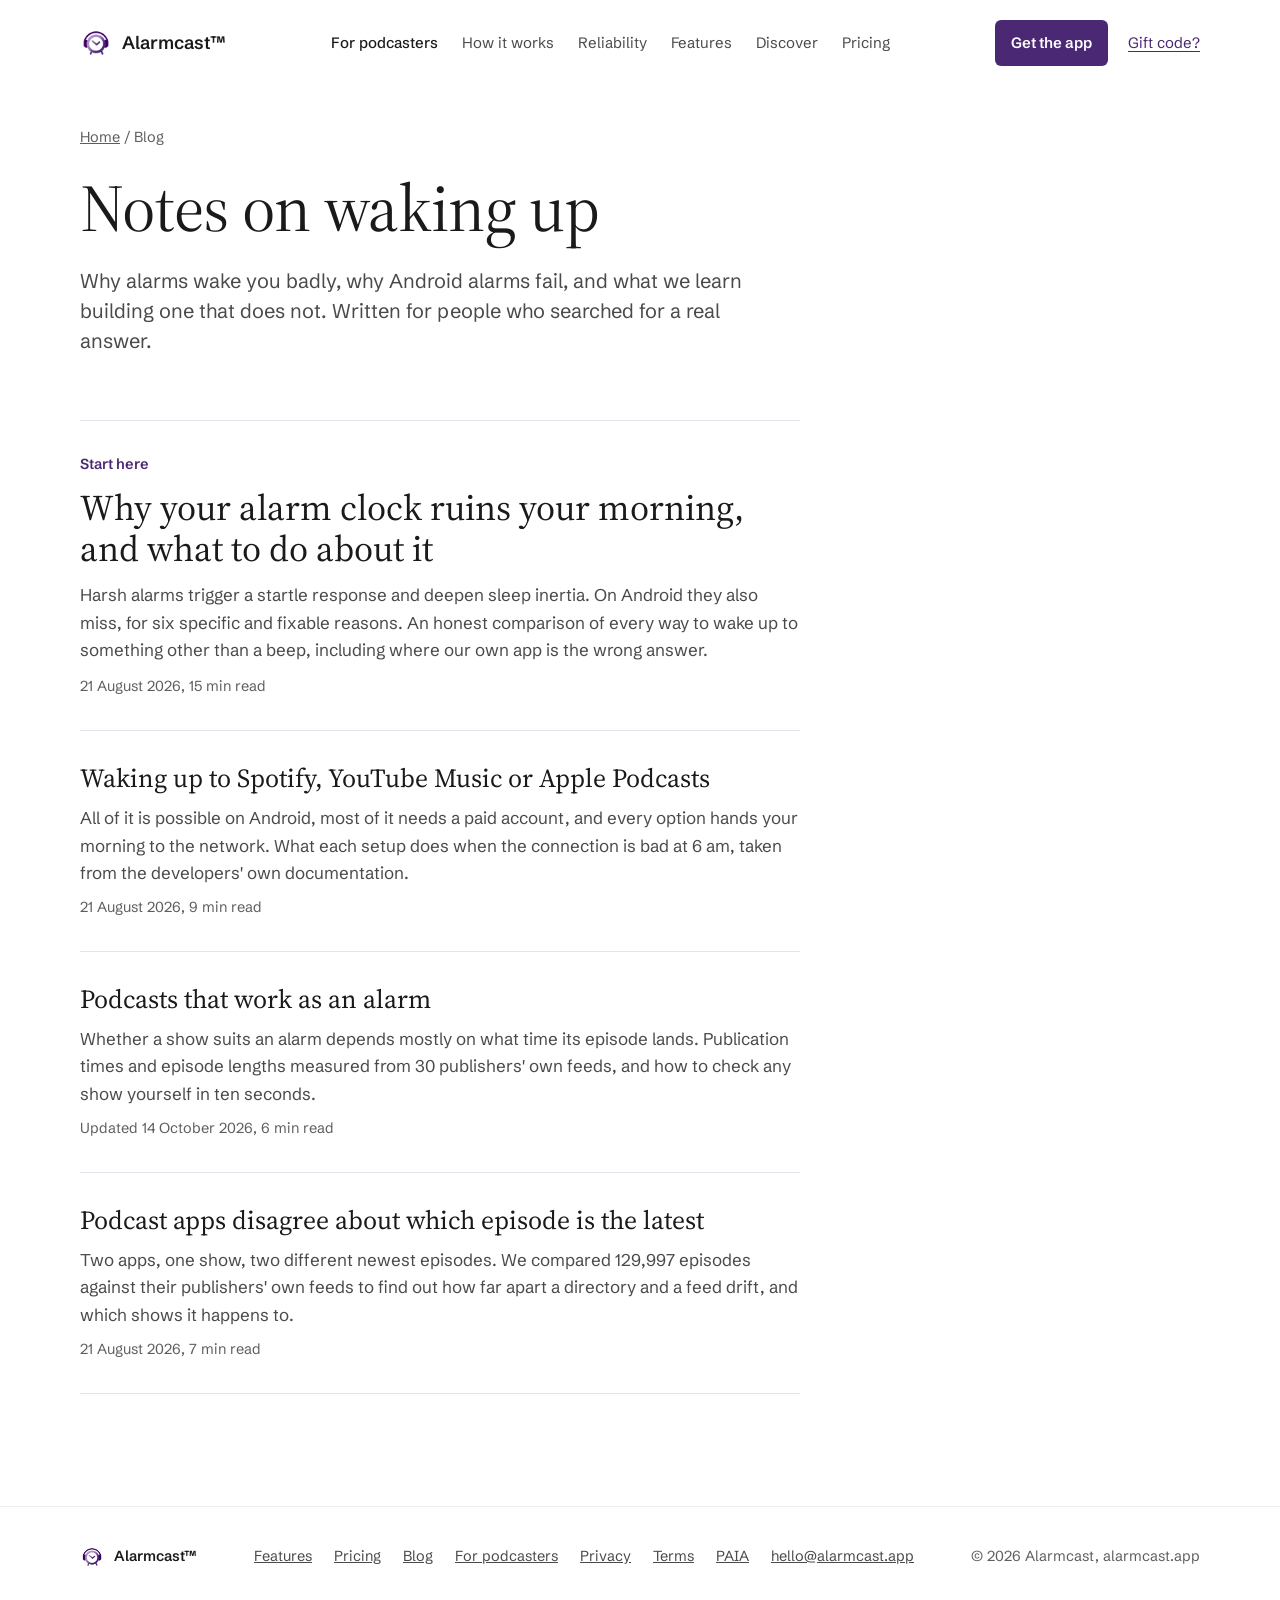
==== commit f198ec11: "New design across the site: layout, type and colours" ====
--- a/blog/index.html
+++ b/blog/index.html
@@ -1,4 +1,4 @@
-<!DOCTYPE html>
+<!doctype html>
 <html lang="en">
 <head>
 <meta charset="UTF-8" />
@@ -10,7 +10,6 @@
 <link rel="icon" type="image/png" sizes="512x512" href="/assets/favicon.png" />
 <link rel="icon" sizes="any" href="/favicon.ico" />
 <link rel="apple-touch-icon" href="/assets/apple-touch-icon.png" />
-
 <meta property="og:type" content="website" />
 <meta property="og:title" content="The Alarmcast blog" />
 <meta property="og:description" content="Why alarms wake you badly, why Android alarms fail, and how podcast feeds actually work." />
@@ -20,98 +19,114 @@
 <meta property="og:image:height" content="630" />
 <meta property="og:image:alt" content="Alarmcast. Wake up to conversation: an alarm clock that wakes you with your podcast instead of a beep." />
 <meta name="twitter:card" content="summary_large_image" />
-
-<link rel="stylesheet" href="/assets/site.css" />
-<link rel="stylesheet" href="/assets/blog.css" />
+  <link rel="preload" href="/assets/fonts/source-serif-4-latin.woff2" as="font" type="font/woff2" crossorigin>
+  <link rel="preload" href="/assets/fonts/schibsted-grotesk-latin.woff2" as="font" type="font/woff2" crossorigin>
+  <link rel="stylesheet" href="/assets/site.css">
+  <style>
+.post{display:block;padding:32px 0;border-top:1px solid #E6E1EA;color:#1A1A1A;text-decoration:none}
+.post:hover h2{text-decoration:underline;text-decoration-thickness:1px;text-underline-offset:4px}
+  </style>
 </head>
 <body>
+<div style="background: #FFFFFF; color: #1A1A1A; font-family: 'Schibsted Grotesk', system-ui, sans-serif; font-size: 17px; line-height: 1.6">
 
-<!-- ============ NAV ============ -->
-<header>
-  <div class="wrap">
-    <nav>
-      <a class="brand" href="/">
-        <img class="mark" src="/assets/apple-touch-icon.png" alt="" />
-        <span class="wordmark">Alarmcast<span class="tm">&#8482;</span></span>
-      </a>
-      <div class="navlinks">
-        <a href="/#how">How it works</a>
-        <a href="/#reliable">Reliability</a>
-        <a href="/#screens">Screens</a>
-        <a href="/#features">Features</a>
-        <a href="/#discover">Discover</a>
-        <a href="/#pricing">Pricing</a>
-        <a href="/blog/">Blog</a>
-      </div>
-      <div class="nav-cta">
-        <a class="btn" href="https://play.google.com/store/apps/details?id=com.alarmcast.app&amp;referrer=utm_source%3Dalarmcast.app%26utm_campaign%3Dwebsite">Get the app</a>
-        <a class="btn ghost" href="/gift/">Gift code?</a>
-      </div>
-    </nav>
-  </div>
-</header>
-
-<div class="wrap">
-<section class="blog">
-
-  <p class="crumbs"><a href="/">Home</a><span>/</span>Blog</p>
-
-  <h1>Notes on waking up</h1>
-  <p class="standfirst">Why alarms wake you badly, why Android alarms fail, and what we learn building one that does not. Written for people who searched for a real answer.</p>
-
-  <div class="postlist">
-
-    <a class="postcard" href="/blog/why-your-alarm-clock-ruins-your-morning/">
-      <p class="kicker">Start here</p>
-      <h2>Why your alarm clock ruins your morning, and what to do about it</h2>
-      <p>Harsh alarms trigger a startle response and deepen sleep inertia. On Android they also miss, for six specific and fixable reasons. An honest comparison of every way to wake up to something other than a beep, including where our own app is the wrong answer.</p>
-      <p class="meta">21 August 2026 &middot; 15 min read</p>
-    </a>
-
-    <a class="postcard" href="/blog/wake-up-to-spotify-android/">
-      <h2>Waking up to Spotify, YouTube Music or Apple Podcasts</h2>
-      <p>All of it is possible on Android, most of it needs a paid account, and every option hands your morning to the network. What each setup does when the connection is bad at 6 am, taken from the developers' own documentation.</p>
-      <p class="meta">21 August 2026 &middot; 9 min read</p>
-    </a>
-
-    <a class="postcard" href="/blog/best-podcasts-to-wake-up-to/">
-      <h2>Podcasts that work as an alarm</h2>
-      <p>Whether a show suits an alarm depends mostly on what time its episode lands. Publication times and episode lengths measured from 30 publishers' own feeds, and how to check any show yourself in ten seconds.</p>
-      <p class="meta">Updated 14 October 2026 &middot; 6 min read</p>
-    </a>
-
-    <a class="postcard" href="/blog/how-podcast-feeds-work/">
-      <h2>Podcast apps disagree about which episode is the latest</h2>
-      <p>Two apps, one show, two different newest episodes. We compared 129,997 episodes against their publishers' own feeds to find out how far apart a directory and a feed drift, and which shows it happens to.</p>
-      <p class="meta">21 August 2026 &middot; 7 min read</p>
-    </a>
-
-  </div>
-
-</section>
+<div style="max-width: 1120px; margin: 0 auto; padding: 20px 24px; display: flex; flex-wrap: wrap; gap: 12px 16px; align-items: center; justify-content: space-between">
+<a href="/" style="display: flex; align-items: center; gap: 10px; color: #1A1A1A; text-decoration: none; min-height: 44px">
+<img src="/assets/apple-touch-icon.png" alt="" style="width: 32px; height: 32px; border-radius: 8px; display: block">
+<span style="font-size: 18px; font-weight: 600">Alarmcast™</span>
+</a>
+<div class="nav-links" style="flex-wrap: wrap; gap: 0 24px; font-size: 15px">
+<a href="/podcasters/" style="color: #1A1A1A; text-decoration: none; padding: 10px 0; font-weight: 500">For podcasters</a>
+<a href="/#how" style="color: #4A4A4A; text-decoration: none; padding: 10px 0">How it works</a>
+<a href="/#reliable" style="color: #4A4A4A; text-decoration: none; padding: 10px 0">Reliability</a>
+<a href="/#features" style="color: #4A4A4A; text-decoration: none; padding: 10px 0">Features</a>
+<a href="/#discover" style="color: #4A4A4A; text-decoration: none; padding: 10px 0">Discover</a>
+<a href="/#pricing" style="color: #4A4A4A; text-decoration: none; padding: 10px 0">Pricing</a>
+</div>
+<div style="display: flex; gap: 12px 20px; align-items: center">
+<a href="https://play.google.com/store/apps/details?id=com.alarmcast.app&amp;referrer=utm_source%3Dalarmcast.app%26utm_campaign%3Dwebsite" style="background: #4A2873; color: #FFFFFF; text-decoration: none; font-size: 15px; font-weight: 600; padding: 11px 16px; border-radius: 6px">Get the app</a>
+<a href="/gift/" class="nav-gift" style="font-size: 15px; text-underline-offset: 3px; padding: 10px 0">Gift code?</a>
+<button type="button" class="nav-menu-btn" aria-label="Menu" aria-expanded="false" aria-controls="mobile-nav" style="width: 44px; height: 44px; align-items: center; justify-content: center; border: 1px solid #E2E0EA; background: #FFFFFF; border-radius: 6px; cursor: pointer; color: #1A1A1A; padding: 0">
+<svg width="20" height="20" viewBox="0 0 24 24" aria-hidden="true"><path d="M4 7h16M4 12h16M4 17h16" fill="none" stroke="currentColor" stroke-width="2" stroke-linecap="round"></path></svg>
+</button>
+</div>
+</div>
+<div id="mobile-nav" class="nav-panel" hidden style="display: flex; flex-direction: column; padding: 4px 24px 16px; border-bottom: 1px solid #ECEBF0; font-size: 17px">
+<a href="/podcasters/" style="color: #1A1A1A; text-decoration: none; padding: 12px 0; font-weight: 500">For podcasters</a>
+<a href="/#how" style="color: #1A1A1A; text-decoration: none; padding: 12px 0">How it works</a>
+<a href="/#reliable" style="color: #1A1A1A; text-decoration: none; padding: 12px 0">Reliability</a>
+<a href="/#features" style="color: #1A1A1A; text-decoration: none; padding: 12px 0">Features</a>
+<a href="/#discover" style="color: #1A1A1A; text-decoration: none; padding: 12px 0">Discover</a>
+<a href="/#pricing" style="color: #1A1A1A; text-decoration: none; padding: 12px 0">Pricing</a>
+<a href="/gift/" style="text-underline-offset: 3px; padding: 12px 0">Gift code?</a>
 </div>
 
-<!-- ============ FOOTER ============ -->
-<footer>
-  <div class="wrap foot">
-    <div class="brand">
-      <img class="mark" src="/assets/apple-touch-icon.png" alt="" />
-      <span class="wordmark">Alarmcast<span class="tm">&#8482;</span></span>
-    </div>
-    <div class="foot-links">
-      <a href="/#features">Features</a>
-      <a href="/#pricing">Pricing</a>
-      <a href="/blog/">Blog</a>
-      <a href="/podcasters/">For podcasters</a>
-      <a href="/privacy/">Privacy</a>
-      <a href="/terms/">Terms</a>
-      <a href="/paia/">PAIA</a>
-      <a href="mailto:hello@alarmcast.app">hello@alarmcast.app</a>
-    </div>
-    <div>&copy; 2026 Alarmcast &middot; alarmcast.app</div>
-  </div>
-</footer>
+<div style="max-width: 1120px; margin: 0 auto; padding: 40px 24px 112px">
+<p style="margin: 0; font-size: 14.5px; color: #5E5E5E"><a href="/" style="color: #5E5E5E">Home</a> / Blog</p>
+<h1 style="margin: 24px 0 0; font-family: 'Source Serif 4', Georgia, serif; font-weight: 400; font-size: clamp(40px, 5.2vw, 68px); line-height: 1.04; letter-spacing: -0.01em">Notes on waking up</h1>
+<p style="margin: 24px 0 0; font-size: 20px; line-height: 1.5; color: #4A4A4A; max-width: 56ch">Why alarms wake you badly, why Android alarms fail, and what we learn building one that does not. Written for people who searched for a real answer.</p>
 
+<div style="margin-top: 64px; max-width: 720px; border-bottom: 1px solid #E6E1EA">
+<a class="post" href="/blog/why-your-alarm-clock-ruins-your-morning/">
+<p style="margin: 0 0 10px; font-size: 14.5px; font-weight: 600; color: #4A2873">Start here</p>
+<h2 style="margin: 0; font-family: 'Source Serif 4', Georgia, serif; font-weight: 400; font-size: clamp(28px, 3vw, 36px); line-height: 1.15">Why your alarm clock ruins your morning, and what to do about it</h2>
+<p style="margin: 12px 0 0; color: #4A4A4A">Harsh alarms trigger a startle response and deepen sleep inertia. On Android they also miss, for six specific and fixable reasons. An honest comparison of every way to wake up to something other than a beep, including where our own app is the wrong answer.</p>
+<p style="margin: 12px 0 0; font-size: 14.5px; color: #5E5E5E">21 August 2026, 15 min read</p>
+</a>
+<a class="post" href="/blog/wake-up-to-spotify-android/">
+<h2 style="margin: 0; font-family: 'Source Serif 4', Georgia, serif; font-weight: 400; font-size: 26px; line-height: 1.2">Waking up to Spotify, YouTube Music or Apple Podcasts</h2>
+<p style="margin: 10px 0 0; color: #4A4A4A">All of it is possible on Android, most of it needs a paid account, and every option hands your morning to the network. What each setup does when the connection is bad at 6 am, taken from the developers' own documentation.</p>
+<p style="margin: 10px 0 0; font-size: 14.5px; color: #5E5E5E">21 August 2026, 9 min read</p>
+</a>
+<a class="post" href="/blog/best-podcasts-to-wake-up-to/">
+<h2 style="margin: 0; font-family: 'Source Serif 4', Georgia, serif; font-weight: 400; font-size: 26px; line-height: 1.2">Podcasts that work as an alarm</h2>
+<p style="margin: 10px 0 0; color: #4A4A4A">Whether a show suits an alarm depends mostly on what time its episode lands. Publication times and episode lengths measured from 30 publishers' own feeds, and how to check any show yourself in ten seconds.</p>
+<p style="margin: 10px 0 0; font-size: 14.5px; color: #5E5E5E">Updated 14 October 2026, 6 min read</p>
+</a>
+<a class="post" href="/blog/how-podcast-feeds-work/">
+<h2 style="margin: 0; font-family: 'Source Serif 4', Georgia, serif; font-weight: 400; font-size: 26px; line-height: 1.2">Podcast apps disagree about which episode is the latest</h2>
+<p style="margin: 10px 0 0; color: #4A4A4A">Two apps, one show, two different newest episodes. We compared 129,997 episodes against their publishers' own feeds to find out how far apart a directory and a feed drift, and which shows it happens to.</p>
+<p style="margin: 10px 0 0; font-size: 14.5px; color: #5E5E5E">21 August 2026, 7 min read</p>
+</a>
+</div>
+</div>
+
+<div style="border-top: 1px solid #ECEBF0">
+<div style="max-width: 1120px; margin: 0 auto; padding: 28px 24px 48px; display: flex; flex-wrap: wrap; gap: 16px 40px; align-items: center; justify-content: space-between; font-size: 14.5px; color: #5E5E5E">
+<div style="display: flex; align-items: center; gap: 10px; color: #1A1A1A">
+<img src="/assets/apple-touch-icon.png" alt="" style="width: 24px; height: 24px; border-radius: 6px; display: block">
+<span style="font-weight: 600">Alarmcast™</span>
+</div>
+<div style="display: flex; flex-wrap: wrap; gap: 0 22px">
+<a href="/#features" style="color: #4A4A4A; padding: 10px 0">Features</a>
+<a href="/#pricing" style="color: #4A4A4A; padding: 10px 0">Pricing</a>
+<a href="/blog/" style="color: #4A4A4A; padding: 10px 0">Blog</a>
+<a href="/podcasters/" style="color: #4A4A4A; padding: 10px 0">For podcasters</a>
+<a href="/privacy/" style="color: #4A4A4A; padding: 10px 0">Privacy</a>
+<a href="/terms/" style="color: #4A4A4A; padding: 10px 0">Terms</a>
+<a href="/paia/" style="color: #4A4A4A; padding: 10px 0">PAIA</a>
+<a href="mailto:hello@alarmcast.app" style="color: #4A4A4A; padding: 10px 0">hello@alarmcast.app</a>
+</div>
+<span>© 2026 Alarmcast, alarmcast.app</span>
+</div>
+</div>
+
+</div>
+<script>
+(function () {
+  var btn = document.querySelector('.nav-menu-btn');
+  var panel = document.getElementById('mobile-nav');
+  if (!btn || !panel) return;
+  btn.addEventListener('click', function () {
+    var opening = panel.hasAttribute('hidden');
+    if (opening) panel.removeAttribute('hidden'); else panel.setAttribute('hidden', '');
+    btn.setAttribute('aria-expanded', opening ? 'true' : 'false');
+  });
+  panel.addEventListener('click', function (e) {
+    if (e.target.closest('a')) { panel.setAttribute('hidden', ''); btn.setAttribute('aria-expanded', 'false'); }
+  });
+})();
+</script>
 <script type="application/ld+json">
 {
   "@context": "https://schema.org",
@@ -123,6 +138,5 @@
   "inLanguage": "en"
 }
 </script>
-
 </body>
 </html>
--- a/assets/site.css
+++ b/assets/site.css
@@ -1,153 +1,13 @@
-/* Alarmcast shared foundation: palette, type, page ground, header, footer, buttons,
-   and the policy layout used by the privacy, terms and PAIA pages. */
-
-  :root{
-    /* neutral greys, equal channels */
-    --ground:#FFFFFF;
-    --band:#F4F4F4;
-    --surface:#FFFFFF;
-    --ink:#1A1A1A;
-    --ink-2:#4A4A4A;
-    --ink-3:#6B6B6B;
-    --rule:#E2E2E2;
-    /* the app's purple, one step deeper so white text on it stays readable */
-    --accent:#6E4FF6;
-    --accent-hover:#5B3FE0;
-    --accent-ink:#5B3FE0;
-    --accent-soft:#EFEBFF;
-    --amber:#EBC14D;
-    --amber-ink:#7A5A00;
-    --amber-soft:#FFF6DB;
-    --amber-line:#E6C04F;
-    --night:#1A1A1A;
-    /* the app's own dark background. Phone frames and their chrome strips use it
-       so the screenshot never sits on a visible seam. */
-    --device-bg:#0E1014;
-    --device-rim:#2C2C2C;
-    --device-metal:#828288;
-    --device-shadow:0 40px 70px -38px rgba(0,0,0,.45), 0 2px 6px rgba(0,0,0,.18);
-    --card-shadow:0 1px 2px rgba(0,0,0,.05), 0 8px 24px -16px rgba(0,0,0,.18);
-    --radius:20px;
-    --maxw:1120px;
-    --gutter:24px;
-    --t-sm:15px;
-    --t-body:17px;
-    --t-lede:clamp(18px,1.6vw,20px);
-  }
-
-  *{box-sizing:border-box;}
-  html{scroll-behavior:smooth;}
-  @media (prefers-reduced-motion:reduce){ html{scroll-behavior:auto;} }
-  body{
-    margin:0;background:var(--ground);color:var(--ink);
-    font-family:-apple-system,BlinkMacSystemFont,"Segoe UI",Roboto,Helvetica,Arial,sans-serif;
-    font-size:var(--t-body);line-height:1.6;
-    -webkit-font-smoothing:antialiased;text-rendering:optimizeLegibility;
-    overflow-x:hidden;
-  }
-  a{color:inherit;}
-  img{max-width:100%;}
-  h1,h2,h3,h4{color:var(--ink);text-wrap:balance;}
-  p{text-wrap:pretty;}
-  b,strong{color:var(--ink);font-weight:650;}
-  :focus-visible{outline:3px solid var(--accent-ink);outline-offset:3px;border-radius:6px;}
-
-  .wrap{max-width:var(--maxw);margin:0 auto;padding:0 var(--gutter);}
-  @media(max-width:560px){ :root{--gutter:20px;} }
-
-  /* ---------- shared type ---------- */
-  .label{font-size:var(--t-sm);font-weight:650;color:var(--accent-ink);margin:0 0 14px;}
-  .lede{font-size:var(--t-lede);color:var(--ink-2);max-width:60ch;}
-  .text-link,.prose-link{color:var(--accent-ink);text-decoration:underline;text-decoration-thickness:1.5px;text-underline-offset:4px;}
-  .text-link{font-weight:650;}
-  .text-link:hover,.prose-link:hover{text-decoration-thickness:2.5px;}
-
-  /* ---------- buttons ---------- */
-  .btn{
-    display:inline-flex;align-items:center;gap:10px;
-    font:inherit;font-weight:650;font-size:16px;line-height:1;
-    padding:15px 24px;border-radius:999px;
-    background:var(--accent);color:#fff;text-decoration:none;
-    border:1.5px solid var(--accent);cursor:pointer;white-space:nowrap;
-    transition:background .15s ease,border-color .15s ease;
-  }
-  .btn:hover{background:var(--accent-hover);border-color:var(--accent-hover);}
-  .btn.ghost{background:transparent;color:var(--ink);border-color:var(--rule);}
-  .btn.ghost:hover{border-color:var(--ink-3);}
-  .btn:focus-visible{border-radius:999px;}
-  .cta-row{display:flex;gap:12px;flex-wrap:wrap;align-items:center;}
-
-  /* ---------- header ---------- */
-  header{
-    position:sticky;top:0;z-index:50;
-    background:rgba(255,255,255,.9);
-    backdrop-filter:saturate(1.2) blur(12px);-webkit-backdrop-filter:saturate(1.2) blur(12px);
-    border-bottom:1px solid var(--rule);
-  }
-  nav{display:flex;align-items:center;justify-content:space-between;gap:16px;height:68px;}
-  .brand{display:flex;align-items:center;gap:11px;font-weight:750;font-size:18px;letter-spacing:-.01em;text-decoration:none;color:var(--ink);}
-  /* the app icon as Play shows it: a rounded square */
-  .brand .mark{width:34px;height:34px;display:block;border-radius:24%;box-shadow:0 0 0 1px var(--rule);}
-  .wordmark{white-space:nowrap;}
-  .tm{font-size:.48em;font-weight:600;vertical-align:super;opacity:.6;margin-left:1px;}
-  .navlinks{display:flex;gap:28px;font-size:15px;}
-  .navlinks a{color:var(--ink-2);text-decoration:none;}
-  .navlinks a:hover{color:var(--ink);}
-  .nav-cta{display:flex;gap:8px;}
-  nav .btn{font-size:15px;padding:11px 18px;}
-  @media(max-width:940px){ .navlinks{display:none;} }
-  @media(max-width:420px){ nav .btn{padding:10px 13px;font-size:14px;} }
-
-  /* ---------- footer ---------- */
-  footer{background:var(--band);border-top:1px solid var(--rule);padding:44px 0;color:var(--ink-3);font-size:15px;}
-  .foot{display:flex;justify-content:space-between;align-items:center;flex-wrap:wrap;gap:20px 32px;}
-  .foot .brand{font-size:16px;}
-  .foot .brand .mark{width:28px;height:28px;}
-  .foot-links{display:flex;gap:10px 24px;flex-wrap:wrap;}
-  .foot a{text-decoration:none;}
-  .foot a:hover{color:var(--ink);}
-  @media(max-width:560px){ .foot{flex-direction:column;align-items:flex-start;} }
-
-  /* ---------- page bands ---------- */
-  .band{background:var(--band);}
-  /* dark band: the same tokens, inverted, for one section at a time */
-  .night{
-    --ground:var(--night);
-    --surface:#242424;
-    --ink:#EDEDED;
-    --ink-2:#BDBDBD;
-    --ink-3:#9A9A9A;
-    --rule:rgba(255,255,255,.13);
-    --accent-ink:#B3A1FF;
-    --accent-soft:rgba(124,92,255,.18);
-    background:var(--ground);color:var(--ink);
-  }
-
-  /* ---------- device frame ---------- */
-  .phone{
-    position:relative;border-radius:42px;padding:12px;
-    background:var(--device-rim);
-    box-shadow:0 0 0 2px var(--device-metal),var(--device-shadow);
-  }
-  .phone .screen{position:relative;border-radius:31px;overflow:hidden;background:var(--device-bg);}
-
-  /* ---------- policy pages: privacy, terms, PAIA ---------- */
-  /* one measure for the whole column, so rules and paragraphs share a right edge */
-  .policy{padding:clamp(48px,6vw,72px) 0 clamp(72px,8vw,104px);max-width:740px;}
-  .policy h1{font-size:clamp(34px,4.6vw,48px);line-height:1.08;letter-spacing:-.025em;margin:0 0 12px;font-weight:800;}
-  .eff-date{color:var(--ink-3);font-size:var(--t-sm);margin:0 0 32px;}
-  .policy h2{
-    font-size:24px;line-height:1.25;margin:52px 0 14px;font-weight:800;letter-spacing:-.015em;
-    padding-top:28px;border-top:1px solid var(--rule);
-  }
-  .policy h3{font-size:18px;margin:28px 0 8px;font-weight:700;}
-  .policy p,.policy ul,.policy ol{color:var(--ink-2);font-size:17px;line-height:1.65;margin:0 0 16px;}
-  .policy ul,.policy ol{padding-left:22px;}
-  .policy li{margin-bottom:8px;}
-  .policy li::marker{color:var(--ink-3);}
-  .policy a{color:var(--accent-ink);text-decoration:underline;text-decoration-thickness:1px;text-underline-offset:3px;}
-  .policy a:hover{text-decoration-thickness:2px;}
-  .policy table{border-collapse:collapse;width:100%;margin:0 0 20px;font-size:16px;}
-  .policy th,.policy td{text-align:left;vertical-align:top;padding:12px 14px;border-bottom:1px solid var(--rule);color:var(--ink-2);}
-  .policy th{color:var(--ink);font-weight:650;}
-  .table-wrap{overflow-x:auto;}
+@font-face{font-family:'Source Serif 4';font-style:normal;font-weight:400 600;font-display:swap;src:url(fonts/source-serif-4-latin.woff2) format('woff2')}
+@font-face{font-family:'Schibsted Grotesk';font-style:normal;font-weight:400 600;font-display:swap;src:url(fonts/schibsted-grotesk-latin.woff2) format('woff2')}
+html{scroll-behavior:smooth;-webkit-text-size-adjust:100%}
+body{margin:0;background:#FFFFFF}
+a{color:#4A2873}
+a:hover{color:#3E0065}
+:focus-visible{outline:3px solid #4A2873;outline-offset:3px}
+[hidden]{display:none !important}
+.nav-links{display:flex}
+.nav-menu-btn{display:none}
+@media (max-width: 1000px){.nav-links{display:none}.nav-gift{display:none}.nav-menu-btn{display:flex}}
+@media (min-width: 1001px){.nav-panel{display:none !important}}
+@media (prefers-reduced-motion: reduce){html{scroll-behavior:auto}*{transition:none !important;animation:none !important}}
